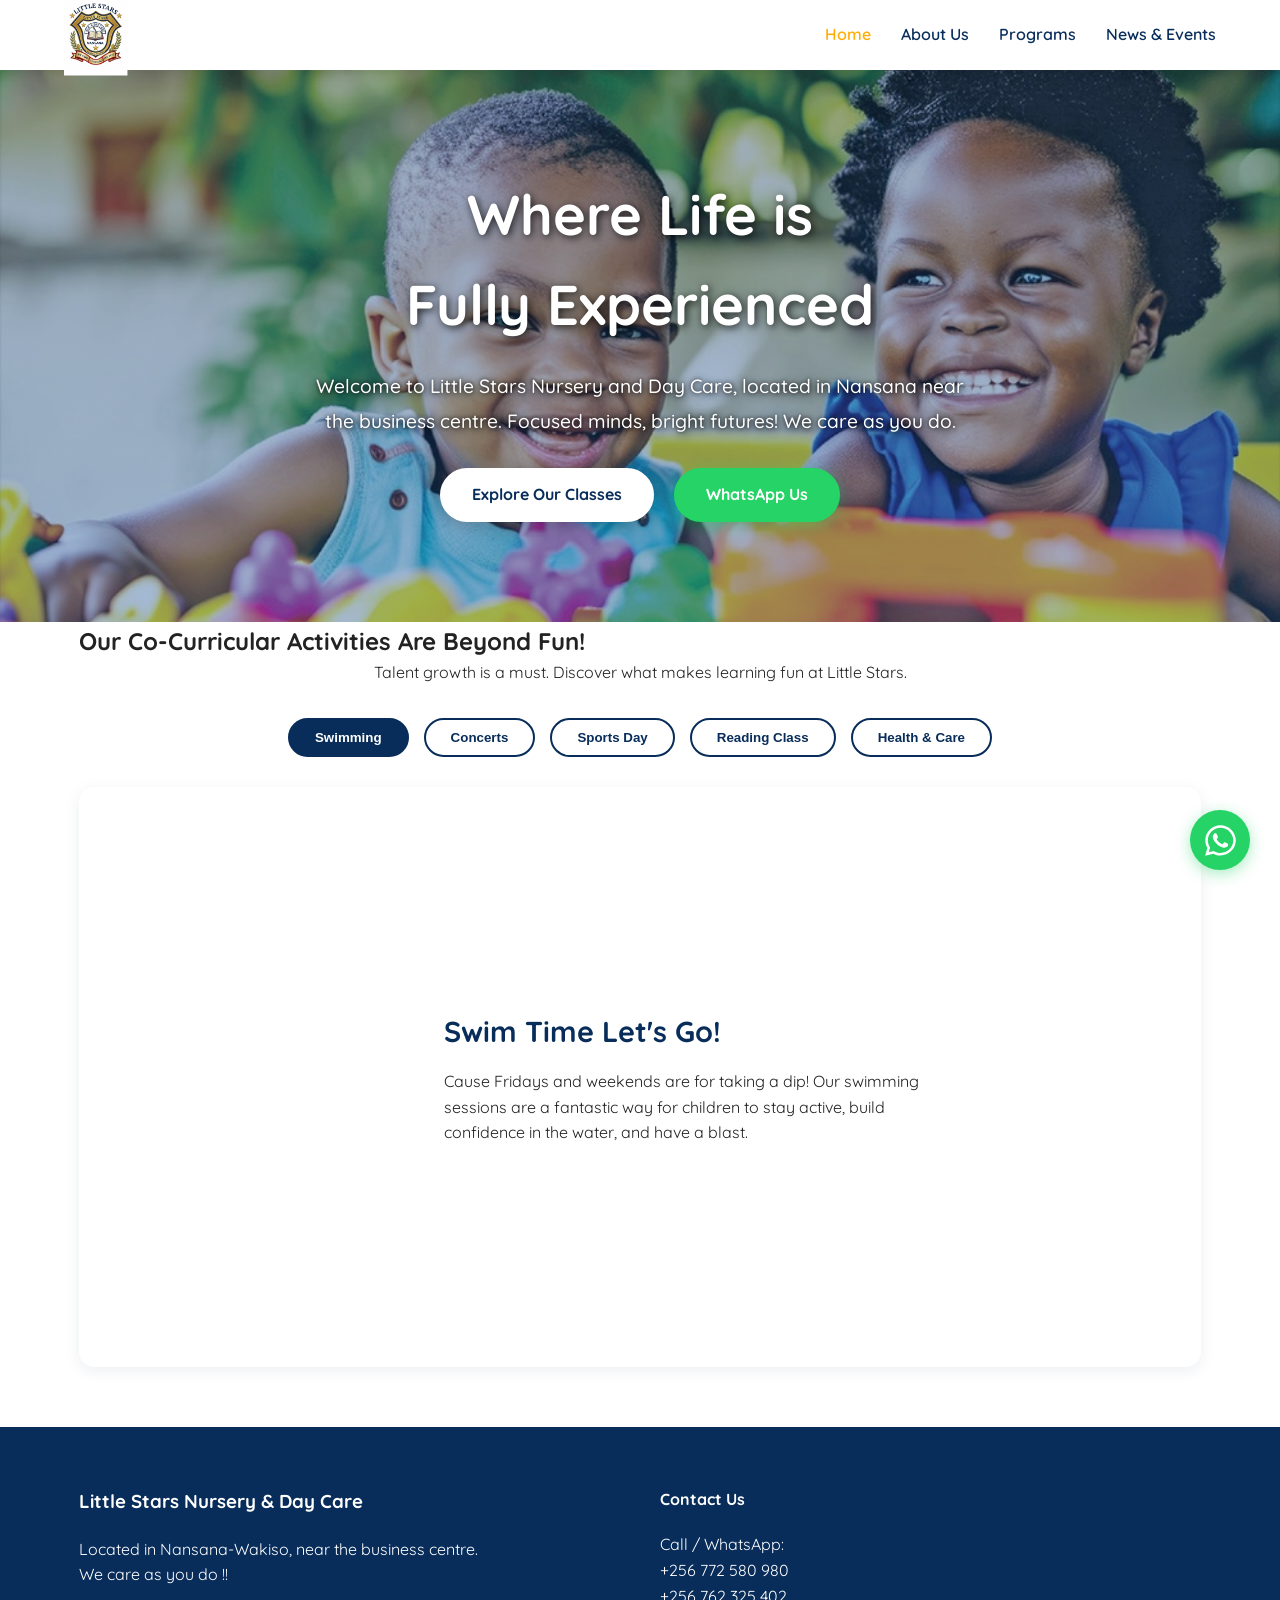
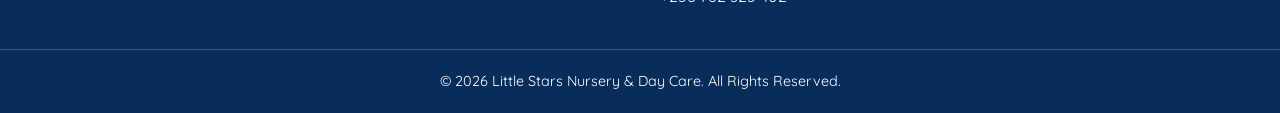
==== index.html @ ca1d3c68 "Update index.html" ====
<!DOCTYPE html>
<html lang="en">
<head>
    <meta charset="UTF-8">
    <meta name="viewport" content="width=device-width, initial-scale=1.0">
    <title>Little Stars Nursery & DayCare | Nansana</title>
    
    <!-- Preloading friendly, professional fonts -->
    <link rel="preconnect" href="https://fonts.googleapis.com">
    <link rel="preconnect" href="https://fonts.gstatic.com" crossorigin>
    <link href="https://fonts.googleapis.com/css2?family=Quicksand:wght@400;600;700&display=swap" rel="stylesheet">
    
    <!-- Link to stylesheet -->
    <link rel="stylesheet" href="style.css">
</head>
<body>

    <!-- Main Navigation Header -->
    <header class="site-header">
        <div class="container header-container">
            <div class="logo">
                <a href="index.html">
                    <img src="assets/logo.png" alt="Little Stars Nursery Logo">
                </a>
            </div>
            <nav class="main-nav">
                <ul class="nav-links">
                    <li><a href="index.html" class="active">Home</a></li>
                    <li><a href="about.html">About Us</a></li>
                    <li><a href="programs.html">Programs</a></li>
                    <li><a href="news.html">News & Events</a></li>
                </ul>
            </nav>
            <button class="mobile-menu-btn" aria-label="Open Menu">
                <span class="hamburger"></span>
            </button>
        </div>
    </header>

    <main>
        <!-- Hero Section -->
        <section class="hero-section">
            <div class="container hero-content">
                <!-- Added a line break so it stacks nicely on mobile -->
                <h1>Where Life is<br>Fully Experienced</h1>
                <p>Welcome to Little Stars Nursery and Day Care, located in Nansana near the business centre. Focused minds, bright futures! We care as you do.</p>
                <div class="hero-buttons">
                    <a href="programs.html" class="btn primary-btn">Explore Our Classes</a>
                    <!-- Changed secondary button to a direct WhatsApp link -->
                    <a href="https://wa.me/256762325402" class="btn secondary-btn" target="_blank" rel="noopener noreferrer">WhatsApp Us</a>
                </div>
            </div>
        </section>

        <!-- Activities Section (Updated with Real Events) -->
        <section class="activities-section container" id="activities">
            <h2>Our Co-Curricular Activities Are Beyond Fun!</h2>
            <p style="text-align: center; margin-bottom: 2rem;">Talent growth is a must. Discover what makes learning fun at Little Stars.</p>
            
            <div class="tab-container">
                <div class="tab-buttons">
                    <button class="tab-btn active" data-target="swimming">Swimming</button>
                    <button class="tab-btn" data-target="concerts">Concerts</button>
                    <button class="tab-btn" data-target="sports">Sports Day</button>
                    <button class="tab-btn" data-target="reading">Reading Class</button>
                    <!-- NEW TAB BUTTON -->
                    <button class="tab-btn" data-target="hygiene">Health & Care</button>
                </div>

                <div class="tab-content-area">
                    <!-- Swimming Tab -->
                    <div class="tab-content active" id="swimming">
                       <iframe src="https://www.tiktok.com/embed/v2/7661255869501279495" style="width: 100%; max-width: 325px; height: 580px; border: none; border-radius: 8px;" allow="encrypted-media;" loading="lazy"></iframe>
                        <div class="tab-text">
                            <h3>Swim Time Let's Go!</h3>
                            <p>Cause Fridays and weekends are for taking a dip! Our swimming sessions are a fantastic way for children to stay active, build confidence in the water, and have a blast.</p>
                        </div>
                    </div>

                    <!-- Concerts & Culture Tab -->
                    <div class="tab-content" id="concerts">
                        <img src="assets/concert.jpg" alt="Children performing at a concert" loading="lazy">
                        <div class="tab-text">
                            <h3>Concerts & Cultural Days</h3>
                            <p>Today is the day of joy and celebration! One of the best things that can happen to your child is the discovery of their talent. At Little Stars, this is a high priority.</p>
                        </div>
                    </div>

                    <!-- Sports Day Tab -->
                    <div class="tab-content" id="sports">
                        <img src="assets/sports.jpg" alt="Children at sports day" loading="lazy">
                        <div class="tab-text">
                            <h3>Sports Day</h3>
                            <p>Sports Day at Little Stars is always a blast! It's a wonderful opportunity for our little ones to mingle in fun physical activities and for parents to join in on the fun.</p>
                        </div>
                    </div>

                    <!-- Reading Class Tab -->
                    <div class="tab-content" id="reading">
                        <img src="assets/reading.jpg" alt="Children reading in class" loading="lazy">
                        <div class="tab-text">
                            <h3>Reading Class</h3>
                            <p>Mondays are beautiful here at our school with the best teachers. Never a dull day in learning! We foster a love for reading and curiosity in every child.</p>
                        </div>
                    </div>

                    <!-- NEW HEALTH & HYGIENE TAB (Using images_2.jpeg) -->
                    <div class="tab-content" id="hygiene">
                        <img src="assets/images_2.jpeg" alt="Children brushing teeth together" loading="lazy">
                        <div class="tab-text">
                            <h3>Healthy Smiles, Bright Futures</h3>
                            <p>We mean it when we say we care as you do! Teaching our little stars essential daily habits like brushing their teeth is just part of our fun, daily routine.</p>
                        </div>
                    </div>
                </div>
            </div>
        </section>
    </main>

    <!-- Professional Footer (Updated with accurate info) -->
    <footer class="site-footer">
        <div class="container footer-grid">
            <div class="footer-info">
                <h3>Little Stars Nursery & Day Care</h3>
                <p>Located in Nansana-Wakiso, near the business centre.<br>We care as you do !!</p>
            </div>
            <div class="footer-contact">
                <h4>Contact Us</h4>
                <p>Call / WhatsApp:</p>
                <p>+256 772 580 980</p> 
                <p>+256 762 325 402</p>
            </div>
        </div>
        <div class="footer-bottom">
            <p>&copy; 2026 Little Stars Nursery & Day Care. All Rights Reserved.</p>
        </div>
    </footer>

    <!-- Floating WhatsApp CTA (Fixed SVG Path) -->
    <a href="https://wa.me/256762325402" class="floating-whatsapp" target="_blank" rel="noopener noreferrer" aria-label="Chat with us on WhatsApp">
        <svg xmlns="http://www.w3.org/2000/svg" viewBox="0 0 448 512" width="35" height="35" fill="#ffffff">
            <path d="M380.9 97.1C339 55.1 283.2 32 223.9 32c-122.4 0-222 99.6-222 222 0 39.1 10.2 77.3 29.6 111L0 480l117.7-30.9c32.4 17.7 68.9 27 106.1 27h.1c122.3 0 224.1-99.6 224.1-222 0-59.3-25.2-115-67.1-157zm-157 341.6c-33.2 0-65.7-8.9-94-25.7l-6.7-4-69.8 18.3L72 359.2l-4.4-7c-18.5-29.4-28.2-63.3-28.2-98.2 0-101.7 82.8-184.5 184.6-184.5 49.3 0 95.6 19.2 130.4 54.1 34.8 34.9 56.2 81.2 56.1 130.5 0 101.8-84.9 184.6-186.6 184.6zm101.2-138.2c-5.5-2.8-32.8-16.2-37.9-18-5.1-1.9-8.8-2.8-12.5 2.8-3.7 5.6-14.3 18-17.6 21.8-3.2 3.7-6.5 4.2-12 1.4-32.6-16.3-54-29.1-75.5-66-5.7-9.8 5.7-9.1 16.3-30.3 1.8-3.7 .9-6.9-.5-9.7-1.4-2.8-12.5-30.1-17.1-41.2-4.5-10.8-9.1-9.3-12.5-9.5-3.2-.2-6.9-.2-10.6-.2-3.7 0-9.7 1.4-14.8 6.9-5.1 5.6-19.4 19-19.4 46.3 0 27.3 19.9 53.7 22.6 57.4 2.8 3.7 39.1 59.7 94.8 83.8 35.2 15.2 49 16.5 66.6 13.9 10.7-1.6 32.8-13.4 37.4-26.4 4.6-13 4.6-24.1 3.2-26.4-1.3-2.5-5-3.9-10.5-6.6z"/>
        </svg>
    </a>

    <!-- Link to interactions script -->
    <script src="app.js"></script>
</body>
</html>
---- style.css ----
/* ==========================================================================
   CSS Variables & Base Styles (Blue, White & Fun Yellow Theme)
   ========================================================================== */
:root {
    --primary-blue: #082d5a; 
    --secondary-blue: #1c5296; 
    --fun-accent: #FFAD05; /* A happy, warm nursery yellow/orange */
    --text-dark: #222222; 
    --text-light: #555555;
    --bg-light: #ffffff; 
    --white: #ffffff;
    --font-main: 'Quicksand', sans-serif;
    --transition: all 0.3s ease;
    --card-shadow: 0 4px 15px rgba(8, 45, 90, 0.08); 
    --card-shadow-hover: 0 10px 25px rgba(8, 45, 90, 0.15);
}

* {
    margin: 0;
    padding: 0;
    box-sizing: border-box;
}

body {
    font-family: var(--font-main);
    color: var(--text-dark);
    line-height: 1.6;
    background-color: var(--bg-light);
    position: relative; 
    min-height: 100vh;
}

/* ==========================================================================
   The Badge Background Watermark (Fixed Visibility)
   ========================================================================== */
body::before {
    content: "";
    position: fixed; 
    top: 0;
    left: 0;
    width: 100%;
    height: 100%;
    background-image: url('1788095920454.png'); 
    background-position: center;
    background-repeat: no-repeat;
    background-size: 80% auto; 
    opacity: 0.10; 
    z-index: 1; 
    pointer-events: none; 
}

/* Elevates content so it sits securely on top of the watermark */
.site-header, 
.hero-content, 
.container, 
.page-header h1, 
.site-footer .footer-grid,
.site-footer .footer-bottom,
.floating-whatsapp {
    position: relative;
    z-index: 2;
}

img {
    max-width: 100%;
    height: auto;
    display: block;
}

a {
    text-decoration: none;
    color: inherit;
}

.container {
    width: 90%;
    max-width: 1200px;
    margin: 0 auto;
    padding: 0 15px;
}

.section-title h2 {
    text-align: center;
    color: var(--primary-blue);
    font-size: 2.5rem;
    margin-bottom: 10px;
}

.section-title p {
    text-align: center;
    color: var(--text-light);
    margin-bottom: 40px;
    font-size: 1.1rem;
}

/* ==========================================================================
   Header & Navigation
   ========================================================================== */
.site-header {
    background: var(--white);
    box-shadow: 0 2px 10px rgba(0,0,0,0.1);
    position: sticky;
    top: 0;
    z-index: 1000;
}

.header-container {
    display: flex;
    justify-content: space-between;
    align-items: center;
    height: auto; 
    min-height: 70px; /* Slimmer header */
    padding: 5px 0;
    transition: var(--transition);
}

.logo img {
    height: 60px; /* Keep physical footprint small */
    width: auto;
    object-fit: contain;
    transform: scale(1.35); /* Visually magnifies the logo by 35% */
    transform-origin: left center; /* Ensures it scales outward safely */
    transition: var(--transition);
}

.nav-links {
    display: flex;
    list-style: none;
    gap: 30px;
}

.nav-links a {
    font-weight: 600;
    color: var(--primary-blue);
    transition: var(--transition);
}

.nav-links a:hover,
.nav-links a.active {
    color: var(--fun-accent); /* Updated to the fun accent color */
}

/* Mobile Menu Button */
.mobile-menu-btn {
    display: none;
    background: none;
    border: none;
    cursor: pointer;
    padding: 10px;
    z-index: 1001;
}

.hamburger {
    display: block;
    width: 25px;
    height: 3px;
    background: var(--primary-blue);
    position: relative;
    transition: var(--transition);
}

.hamburger::before,
.hamburger::after {
    content: '';
    position: absolute;
    width: 25px;
    height: 3px;
    background: var(--primary-blue);
    left: 0;
    transition: var(--transition);
}

.hamburger::before { top: -8px; }
.hamburger::after { bottom: -8px; }

.mobile-menu-btn.is-active .hamburger {
    background: transparent;
}
.mobile-menu-btn.is-active .hamburger::before {
    transform: rotate(45deg);
    top: 0;
}
.mobile-menu-btn.is-active .hamburger::after {
    transform: rotate(-45deg);
    bottom: 0;
}

/* ==========================================================================
   Hero Section 
   ========================================================================== */
.hero-section {
    background: linear-gradient(rgba(8, 45, 90, 0.4), rgba(28, 82, 150, 0.4)), url('assets/1ec0d204-5974-47c2-bbf3-a21944ba8c50.jpg') center/cover;
    color: var(--white);
    text-align: center;
    padding: 100px 20px;
}

.hero-content h1 {
    font-size: 3.5rem;
    margin-bottom: 20px;
    text-shadow: 2px 2px 8px rgba(0, 0, 0, 0.8); 
}

.hero-content p {
    font-size: 1.2rem;
    max-width: 700px;
    margin: 0 auto 30px;
    padding: 0 15px; 
    line-height: 1.8; 
    font-weight: 500; 
    text-shadow: 2px 2px 10px rgba(0, 0, 0, 0.9), 0px 0px 4px rgba(0, 0, 0, 0.8); 
}

.hero-buttons {
    display: flex;
    gap: 20px;
    justify-content: center;
}

.btn {
    padding: 12px 30px;
    border-radius: 50px;
    font-weight: 700;
    transition: var(--transition);
    cursor: pointer;
    border: none;
    display: inline-block;
    text-align: center;
}

.primary-btn {
    background-color: var(--white);
    color: var(--primary-blue);
    border: 2px solid var(--white);
    box-shadow: 0 4px 15px rgba(0, 0, 0, 0.2);
}

.primary-btn:hover {
    background-color: var(--fun-accent);
    color: var(--white);
    border-color: var(--fun-accent);
    transform: translateY(-3px);
    box-shadow: 0 6px 15px rgba(255, 173, 5, 0.4);
}

.secondary-btn {
    background-color: #25D366; 
    border: 2px solid #25D366;
    color: var(--white);
    box-shadow: 0 4px 15px rgba(37, 211, 102, 0.4);
}

.secondary-btn:hover {
    background-color: #128C7E; 
    border-color: #128C7E;
    color: var(--white);
    transform: translateY(-2px);
    box-shadow: 0 6px 20px rgba(37, 211, 102, 0.5);
}

/* ==========================================================================
   Page Headers
   ========================================================================== */
.page-header {
    background-color: var(--primary-blue);
    color: var(--white);
    text-align: center;
    padding: 60px 20px;
    margin-bottom: 50px;
}

.page-header h1 {
    font-size: 2.8rem;
    margin-bottom: 10px;
}

/* ==========================================================================
   Grids & Cards (Standard Content)
   ========================================================================== */
.programs-grid,
.about-grid,
.values-grid {
    display: grid;
    gap: 30px;
    margin-bottom: 60px;
}

.programs-grid, .values-grid {
    grid-template-columns: repeat(auto-fit, minmax(300px, 1fr));
    align-items: start;
}

.about-grid {
    grid-template-columns: 1fr 1fr;
    align-items: center;
}

.program-card, .value-card {
    background: var(--white);
    border-radius: 15px;
    overflow: hidden;
    box-shadow: var(--card-shadow);
    transition: var(--transition);
    border: 1px solid rgba(8, 45, 90, 0.05);
}

.value-card {
    padding: 20px;
}

.program-card:hover, .value-card:hover {
    transform: translateY(-5px);
    box-shadow: var(--card-shadow-hover);
}

.card-image {
    width: 100%;
    height: 250px;
    object-fit: cover;
}

.card-content {
    padding: 25px;
}

.card-content h3, .value-card h3 {
    color: var(--primary-blue);
    margin-bottom: 15px;
}

.btn-learn-more {
    background-color: var(--primary-blue);
    color: var(--white);
    border: none;
    padding: 10px 20px;
    border-radius: 5px;
    margin-top: 15px;
    cursor: pointer;
    font-weight: 600;
    transition: var(--transition);
}

.btn-learn-more:hover {
    background-color: var(--fun-accent);
}

/* ==========================================================================
   Video Grid Fixes (TikTok Embeds Constrained)
   ========================================================================== */
.video-grid {
    display: flex; 
    justify-content: center; 
    flex-wrap: wrap;
    gap: 30px;
    margin-bottom: 60px;
}

.video-card {
    width: 100%;
    max-width: 325px; /* Restricts the width to a standard phone size */
    margin: 0 auto; 
    background: var(--white);
    border-radius: 20px; /* Slightly rounder for a fun vibe */
    overflow: hidden;
    box-shadow: var(--card-shadow);
    transition: var(--transition);
    border: 1px solid rgba(8, 45, 90, 0.05);
}

.video-card:hover {
    transform: translateY(-5px);
    box-shadow: var(--card-shadow-hover);
}

.video-wrapper {
    position: relative;
    width: 100%;
    padding-top: 177.77%;
    background-color: var(--primary-blue);
    border-radius: 20px 20px 0 0;
    overflow: hidden;
    touch-action: pan-y;
}

.video-wrapper iframe {
    position: absolute;
    top: 0;
    left: 0;
    width: 100%;
    height: 100%;
    border: none;
}

/* ==========================================================================
   Tabs Section
   ========================================================================== */
.tab-buttons {
    display: flex;
    justify-content: center;
    gap: 15px;
    margin-bottom: 30px;
    flex-wrap: wrap;
}

.tab-btn {
    padding: 10px 25px;
    border: 2px solid var(--primary-blue);
    background: transparent;
    color: var(--primary-blue);
    border-radius: 50px;
    cursor: pointer;
    font-weight: 600;
    transition: var(--transition);
}

.tab-btn.active, .tab-btn:hover {
    background: var(--primary-blue);
    color: var(--white);
    border-color: var(--primary-blue);
}

.tab-content {
    display: none;
    animation: fadeIn 0.5s;
    background: var(--white);
    border-radius: 15px;
    overflow: hidden;
    box-shadow: var(--card-shadow);
}

.tab-content.active {
    display: flex;
}

.tab-content img {
    width: 50%;
    object-fit: cover;
}

.tab-text {
    padding: 40px;
    width: 50%;
    display: flex;
    flex-direction: column;
    justify-content: center;
}

.tab-text h3 {
    color: var(--primary-blue);
    margin-bottom: 15px;
    font-size: 1.8rem;
}

@keyframes fadeIn {
    from { opacity: 0; transform: translateY(10px); }
    to { opacity: 1; transform: translateY(0); }
}

/* ==========================================================================
   Event List
   ========================================================================== */
.event-list {
    list-style: none;
    max-width: 800px;
    margin: 0 auto;
}

.event-item {
    background: var(--white);
    margin-bottom: 15px;
    padding: 20px 30px;
    border-radius: 10px;
    display: flex;
    justify-content: space-between;
    align-items: center;
    box-shadow: var(--card-shadow);
    border-left: 6px solid var(--fun-accent); /* Accented border */
}

.event-date {
    font-weight: 700;
    color: var(--primary-blue);
}

/* ==========================================================================
   Footer & Floating WhatsApp
   ========================================================================== */
.site-footer {
    background-color: var(--primary-blue);
    color: var(--white);
    padding: 60px 0 20px;
    margin-top: 60px;
}

.footer-grid {
    display: grid;
    grid-template-columns: repeat(auto-fit, minmax(250px, 1fr));
    gap: 40px;
    margin-bottom: 40px;
}

.footer-info h3, .footer-contact h4 {
    margin-bottom: 20px;
    color: var(--white);
}

.footer-bottom {
    text-align: center;
    padding-top: 20px;
    border-top: 1px solid rgba(255,255,255,0.2);
    font-size: 0.9rem;
}

.floating-whatsapp {
    position: fixed;
    bottom: 30px;
    right: 30px;
    background-color: #25D366;
    color: white;
    width: 60px;
    height: 60px;
    border-radius: 50%;
    display: flex;
    align-items: center;
    justify-content: center;
    box-shadow: 0 4px 15px rgba(37, 211, 102, 0.4);
    z-index: 1000;
    transition: var(--transition);
}

.floating-whatsapp:hover {
    transform: scale(1.1);
}

/* ==========================================================================
   Responsive Media Queries 
   ========================================================================== */
@media (max-width: 768px) {
    body::before {
        background-size: 90% auto; 
    }

    .header-container {
        height: auto;
        min-height: 70px;
    }
    
    .logo img {
        height: 60px; 
        transform: scale(1.2); /* Scaled down slightly so it doesn't overlap mobile menu */
    }

    .nav-links {
        display: none; 
        flex-direction: column;
        position: absolute;
        top: 70px; /* Aligned with the new header height */
        left: 0;
        width: 100%;
        background: var(--white);
        padding: 20px;
        box-shadow: 0 10px 10px rgba(0,0,0,0.1);
        text-align: center;
    }
    
    .nav-links.nav-active {
        display: flex;
    }

    .mobile-menu-btn {
        display: block;
    }

    .about-grid {
        grid-template-columns: 1fr;
    }

    .tab-content.active {
        flex-direction: column;
    }

    .tab-content img, .tab-text {
        width: 100%;
    }
    
    .hero-content h1 {
        font-size: 2.5rem;
    }
    
    .hero-section {
        padding: 60px 20px 120px; 
    }
    
    .hero-buttons {
        flex-direction: column;
        gap: 15px; 
        width: 100%;
    }
    
    .hero-buttons .btn {
        width: 100%; 
    }
}
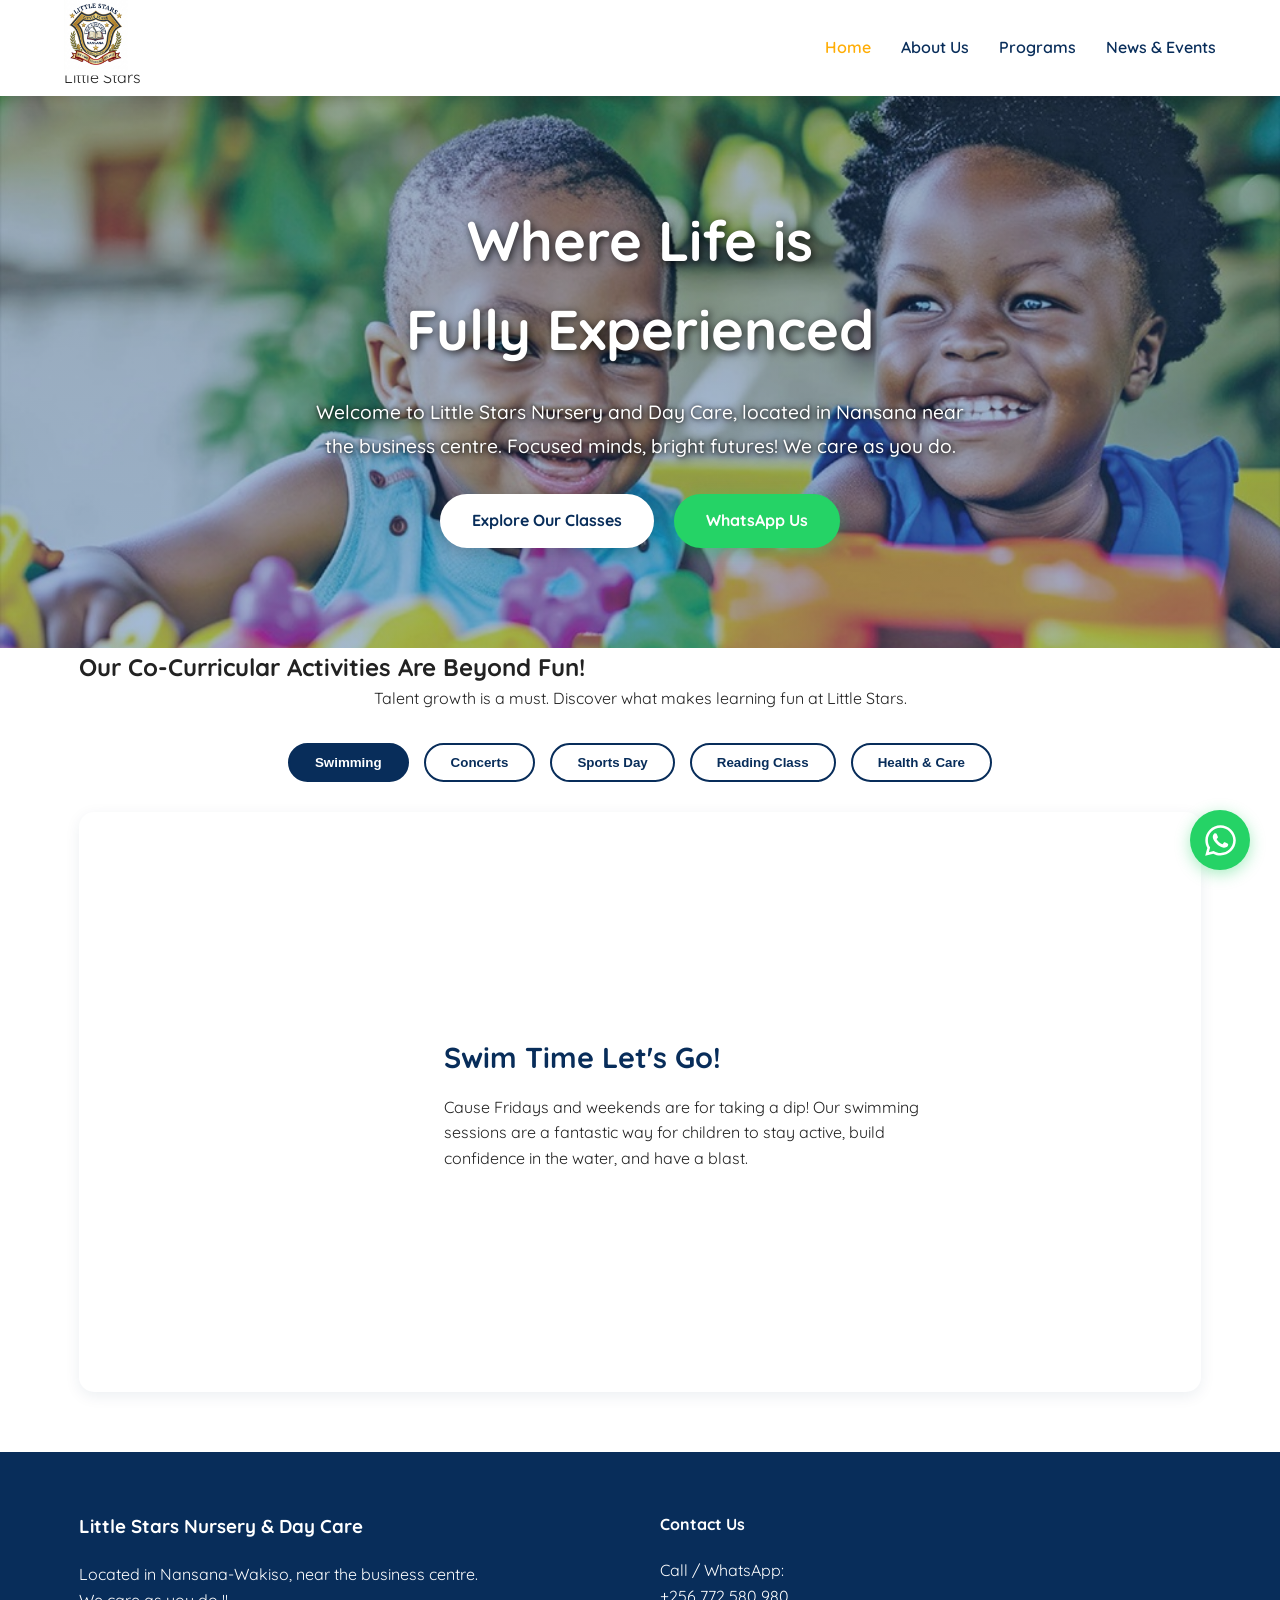
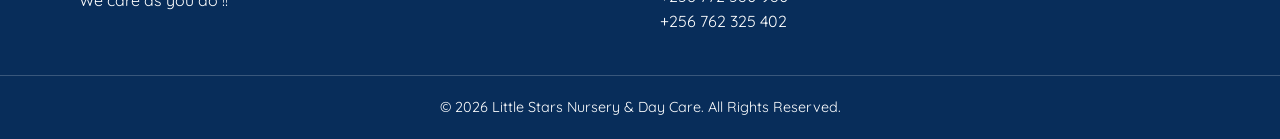
==== commit b9b2811a: "Update index.html" ====
--- a/index.html
+++ b/index.html
@@ -8,7 +8,7 @@
     <!-- Preloading friendly, professional fonts -->
     <link rel="preconnect" href="https://fonts.googleapis.com">
     <link rel="preconnect" href="https://fonts.gstatic.com" crossorigin>
-    <link href="https://fonts.googleapis.com/css2?family=Quicksand:wght@400;600;700&display=swap" rel="stylesheet">
+    <link href="https://fonts.googleapis.com/css2?family=Quicksand:wght@400;600;700;800&display=swap" rel="stylesheet">
     
     <!-- Link to stylesheet -->
     <link rel="stylesheet" href="style.css">
@@ -18,9 +18,11 @@
     <!-- Main Navigation Header -->
     <header class="site-header">
         <div class="container header-container">
+            <!-- UPDATED BRANDING SECTION: Logo and Text side-by-side -->
             <div class="logo">
-                <a href="index.html">
+                <a href="index.html" class="brand-container">
                     <img src="assets/logo.png" alt="Little Stars Nursery Logo">
+                    <span class="brand-text">Little Stars</span>
                 </a>
             </div>
             <nav class="main-nav">
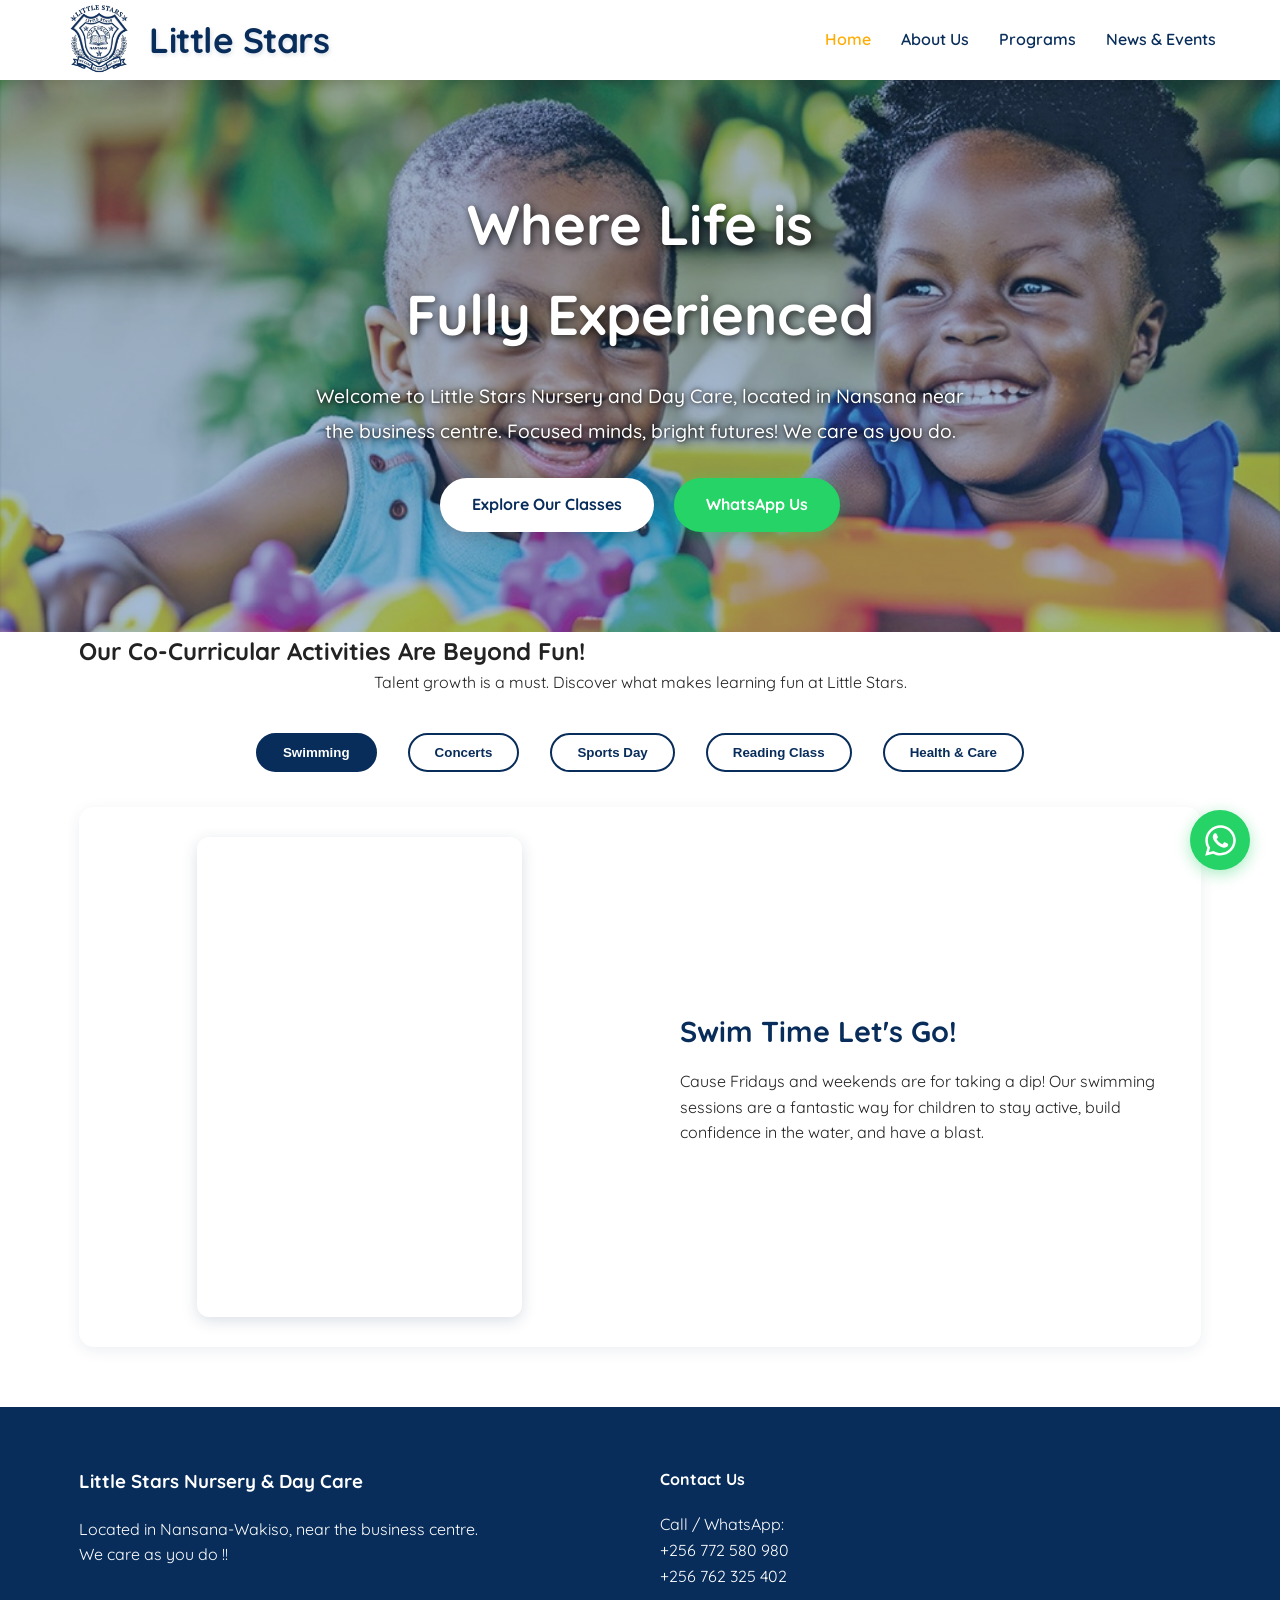
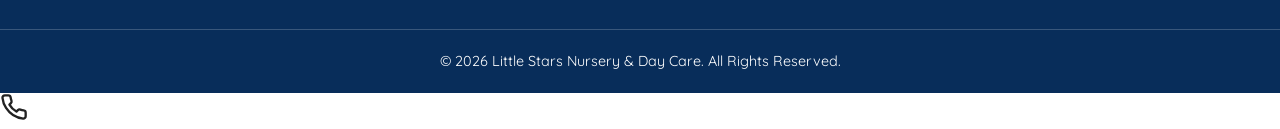
==== commit 59b8d1ba: "Update index.html" ====
--- a/index.html
+++ b/index.html
@@ -119,6 +119,9 @@
         </section>
     </main>
 
+    <!-- Global News Feed (Added right above the footer) -->
+    <section id="global-news-feed"></section>
+
     <!-- Professional Footer (Updated with accurate info) -->
     <footer class="site-footer">
         <div class="container footer-grid">
@@ -138,6 +141,13 @@
         </div>
     </footer>
 
+    <!-- Floating Call Button on the Left -->
+    <a href="tel:+256762325402" class="floating-call" aria-label="Call Us">
+        <svg width="28" height="28" viewBox="0 0 24 24" fill="none" stroke="currentColor" stroke-width="2" stroke-linecap="round" stroke-linejoin="round">
+            <path d="M22 16.92v3a2 2 0 0 1-2.18 2 19.79 19.79 0 0 1-8.63-3.07 19.5 19.5 0 0 1-6-6 19.79 19.79 0 0 1-3.07-8.67A2 2 0 0 1 4.11 2h3a2 2 0 0 1 2 1.72 12.84 12.84 0 0 0 .7 2.81 2 2 0 0 1-.45 2.11L8.09 9.91a16 16 0 0 0 6 6l1.27-1.27a2 2 0 0 1 2.11-.45 12.84 12.84 0 0 0 2.81.7A2 2 0 0 1 22 16.92z"></path>
+        </svg>
+    </a>
+
     <!-- Floating WhatsApp CTA (Fixed SVG Path) -->
     <a href="https://wa.me/256762325402" class="floating-whatsapp" target="_blank" rel="noopener noreferrer" aria-label="Chat with us on WhatsApp">
         <svg xmlns="http://www.w3.org/2000/svg" viewBox="0 0 448 512" width="35" height="35" fill="#ffffff">
@@ -145,7 +155,8 @@
         </svg>
     </a>
 
-    <!-- Link to interactions script -->
+    <!-- Link to interactions scripts (Added news.js) -->
+    <script src="news.js"></script>
     <script src="app.js"></script>
 </body>
 </html>
--- a/style.css
+++ b/style.css
@@ -4,7 +4,7 @@
 :root {
     --primary-blue: #082d5a; 
     --secondary-blue: #1c5296; 
-    --fun-accent: #FFAD05; /* A happy, warm nursery yellow/orange */
+    --fun-accent: #FFAD05; 
     --text-dark: #222222; 
     --text-light: #555555;
     --bg-light: #ffffff; 
@@ -109,17 +109,30 @@
     justify-content: space-between;
     align-items: center;
     height: auto; 
-    min-height: 70px; /* Slimmer header */
+    min-height: 70px; 
     padding: 5px 0;
     transition: var(--transition);
 }
 
+.brand-container {
+    display: flex;
+    align-items: center;
+    gap: 15px; 
+}
+
+.brand-text {
+    font-family: var(--font-main);
+    font-size: 2.2rem;
+    font-weight: 800;
+    color: var(--primary-blue);
+    letter-spacing: -0.5px;
+    text-shadow: 1px 2px 4px rgba(8, 45, 90, 0.15); 
+}
+
 .logo img {
-    height: 60px; /* Keep physical footprint small */
+    height: 70px; 
     width: auto;
     object-fit: contain;
-    transform: scale(1.35); /* Visually magnifies the logo by 35% */
-    transform-origin: left center; /* Ensures it scales outward safely */
     transition: var(--transition);
 }
 
@@ -137,7 +150,7 @@
 
 .nav-links a:hover,
 .nav-links a.active {
-    color: var(--fun-accent); /* Updated to the fun accent color */
+    color: var(--fun-accent); 
 }
 
 /* Mobile Menu Button */
@@ -357,10 +370,10 @@
 
 .video-card {
     width: 100%;
-    max-width: 325px; /* Restricts the width to a standard phone size */
+    max-width: 325px; 
     margin: 0 auto; 
     background: var(--white);
-    border-radius: 20px; /* Slightly rounder for a fun vibe */
+    border-radius: 20px; 
     overflow: hidden;
     box-shadow: var(--card-shadow);
     transition: var(--transition);
@@ -411,6 +424,7 @@
     cursor: pointer;
     font-weight: 600;
     transition: var(--transition);
+    margin: 5px 8px; /* FIX: Added margin for older browsers */
 }
 
 .tab-btn.active, .tab-btn:hover {
@@ -428,13 +442,25 @@
     box-shadow: var(--card-shadow);
 }
 
+/* FIX: Centers items vertically */
 .tab-content.active {
     display: flex;
-}
-
+    align-items: center; 
+}
+
+/* FIX: Added min-height to balance with the video */
 .tab-content img {
     width: 50%;
+    min-height: 400px;
     object-fit: cover;
+}
+
+/* FIX: Controls the TikTok iframe on desktop */
+.tab-content iframe {
+    margin: 30px auto; 
+    height: 480px !important; 
+    border-radius: 12px !important;
+    box-shadow: 0 4px 15px rgba(8, 45, 90, 0.15); 
 }
 
 .tab-text {
@@ -474,7 +500,7 @@
     justify-content: space-between;
     align-items: center;
     box-shadow: var(--card-shadow);
-    border-left: 6px solid var(--fun-accent); /* Accented border */
+    border-left: 6px solid var(--fun-accent); 
 }
 
 .event-date {
@@ -544,17 +570,25 @@
         height: auto;
         min-height: 70px;
     }
+
+    /* Mobile branding adjustments */
+    .brand-container {
+        gap: 10px; 
+    }
+
+    .brand-text {
+        font-size: 1.6rem; 
+    }
     
     .logo img {
-        height: 60px; 
-        transform: scale(1.2); /* Scaled down slightly so it doesn't overlap mobile menu */
+        height: 50px; 
     }
 
     .nav-links {
         display: none; 
         flex-direction: column;
         position: absolute;
-        top: 70px; /* Aligned with the new header height */
+        top: 70px; 
         left: 0;
         width: 100%;
         background: var(--white);
@@ -579,8 +613,25 @@
         flex-direction: column;
     }
 
-    .tab-content img, .tab-text {
+    .tab-content img {
         width: 100%;
+        min-height: auto; /* Resets the min-height for mobile images */
+    }
+
+    /* FIX: Mobile TikTok video sizing and spacing */
+    .tab-content iframe {
+        width: 90% !important; 
+        max-width: 350px !important; 
+        height: 450px !important; 
+        margin: 25px auto 0 !important; 
+    }
+
+    /* FIX: Centers the text nicely under the video on mobile */
+    .tab-text {
+        width: 100%;
+        padding: 30px 20px;
+        text-align: center; 
+        align-items: center;
     }
     
     .hero-content h1 {
@@ -593,11 +644,16 @@
     
     .hero-buttons {
         flex-direction: column;
-        gap: 15px; 
         width: 100%;
+        gap: 0; /* FIX: Stops desktop gap from sneaking in */
     }
     
     .hero-buttons .btn {
         width: 100%; 
-    }
-}
+        margin-bottom: 10px; /* FIX: Tighter space below each button */
+    }
+
+    .hero-buttons .btn:last-child {
+        margin-bottom: 0; /* FIX: Removes extra space under the very last button */
+    }
+}
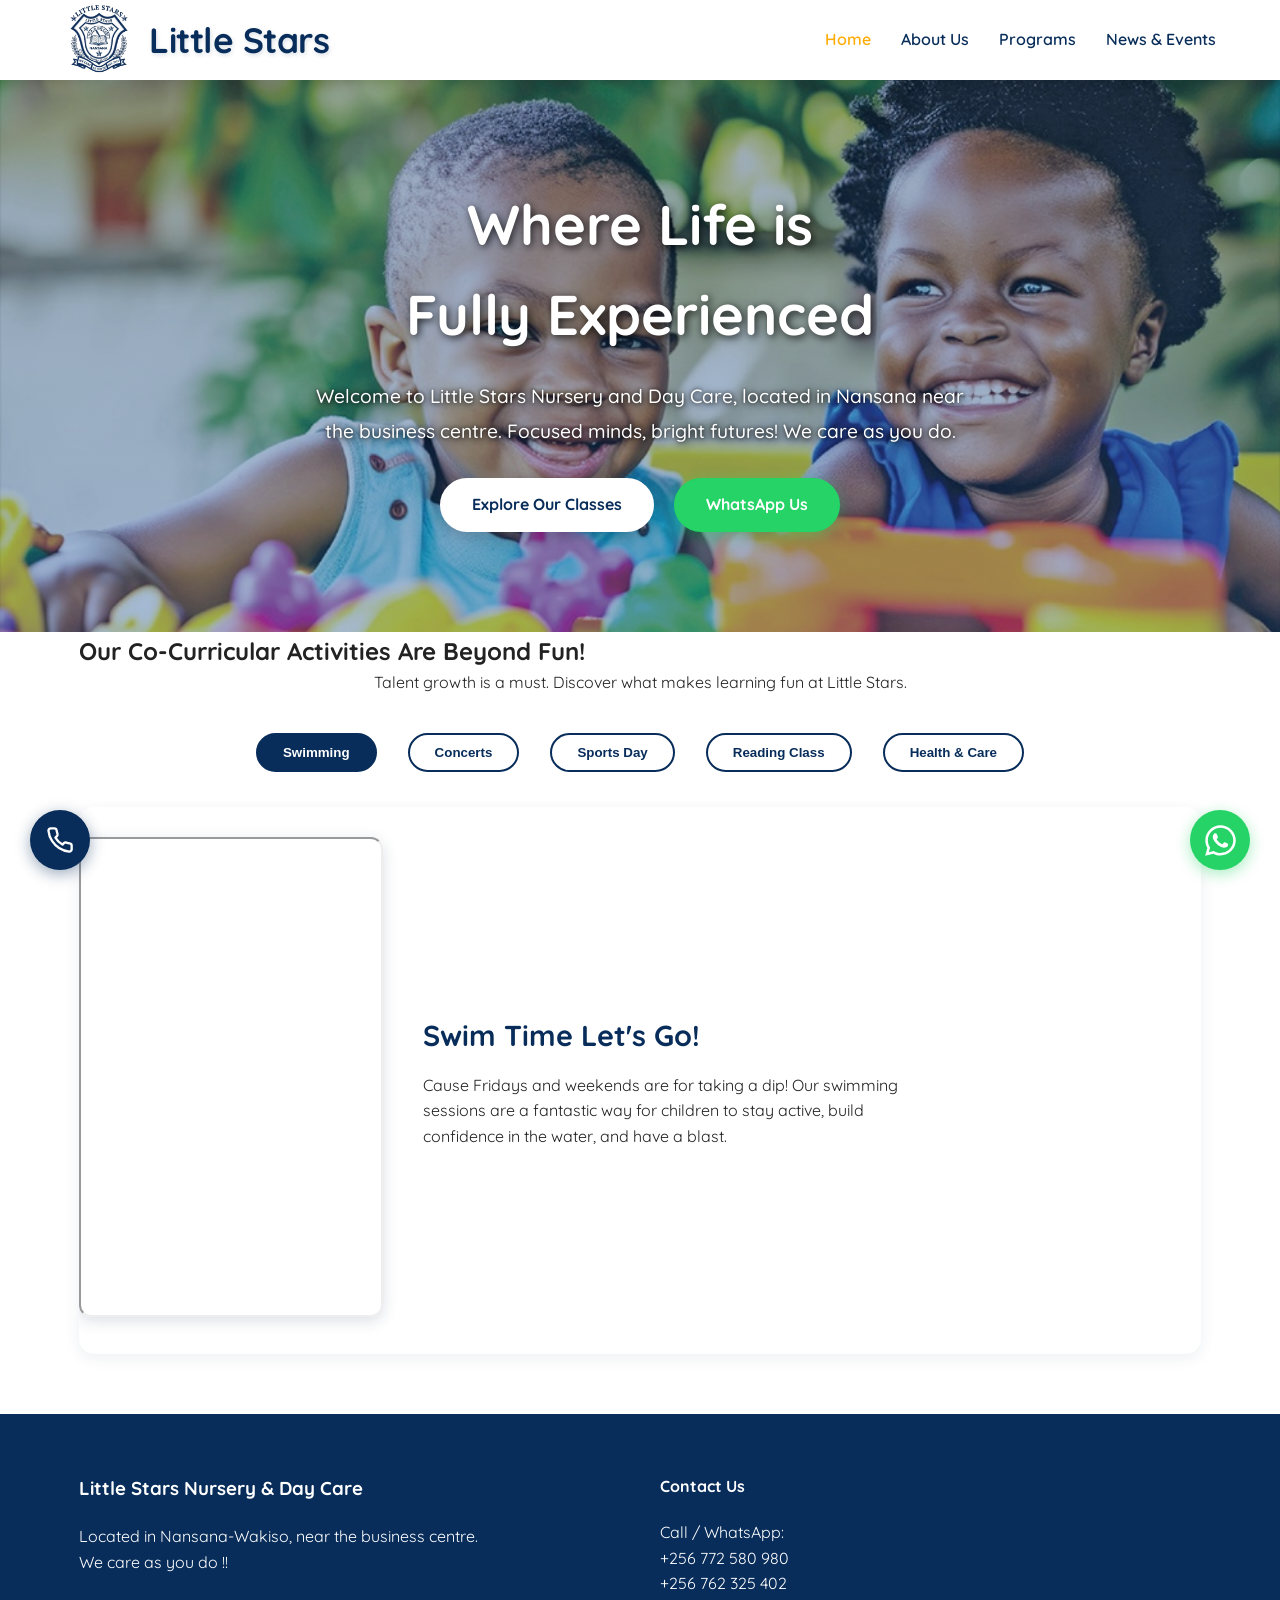
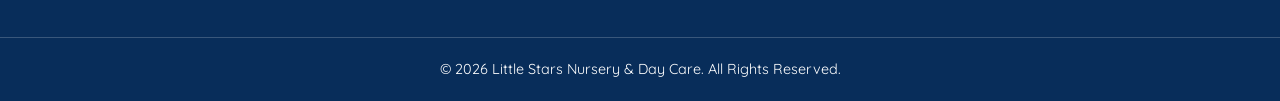
==== commit 25704b8a: "Update index.html" ====
--- a/index.html
+++ b/index.html
@@ -70,9 +70,13 @@
                 </div>
 
                 <div class="tab-content-area">
-                    <!-- Swimming Tab -->
+                    <!-- Swimming Tab (UPDATED WITH SHIELD WRAPPER) -->
                     <div class="tab-content active" id="swimming">
-                       <iframe src="https://www.tiktok.com/embed/v2/7661255869501279495" style="width: 100%; max-width: 325px; height: 580px; border: none; border-radius: 8px;" allow="encrypted-media;" loading="lazy"></iframe>
+                       <div class="tiktok-locked-container">
+                           <iframe src="https://www.tiktok.com/embed/v2/7661255869501279495" allow="encrypted-media;" loading="lazy"></iframe>
+                           <!-- Invisible Shield blocking scroll and clicks on bottom metadata -->
+                           <div class="interaction-shield"></div>
+                       </div>
                         <div class="tab-text">
                             <h3>Swim Time Let's Go!</h3>
                             <p>Cause Fridays and weekends are for taking a dip! Our swimming sessions are a fantastic way for children to stay active, build confidence in the water, and have a blast.</p>
--- a/style.css
+++ b/style.css
@@ -557,6 +557,30 @@
 .floating-whatsapp:hover {
     transform: scale(1.1);
 }
+/* Floating Call Button on the Left */
+.floating-call {
+    position: fixed;
+    bottom: 30px;
+    left: 30px; /* Positions it on the opposite side */
+    background-color: var(--primary-blue); /* Uses your dark blue theme color */
+    color: white;
+    width: 60px;
+    height: 60px;
+    border-radius: 50%;
+    display: flex;
+    align-items: center;
+    justify-content: center;
+    box-shadow: 0 4px 15px rgba(8, 45, 90, 0.4);
+    z-index: 1000;
+    transition: var(--transition);
+}
+
+.floating-call:hover {
+    transform: scale(1.1);
+    background-color: var(--fun-accent); /* Turns fun yellow when tapped/hovered */
+    color: var(--primary-blue);
+    box-shadow: 0 6px 20px rgba(255, 173, 5, 0.5);
+}
 
 /* ==========================================================================
    Responsive Media Queries 
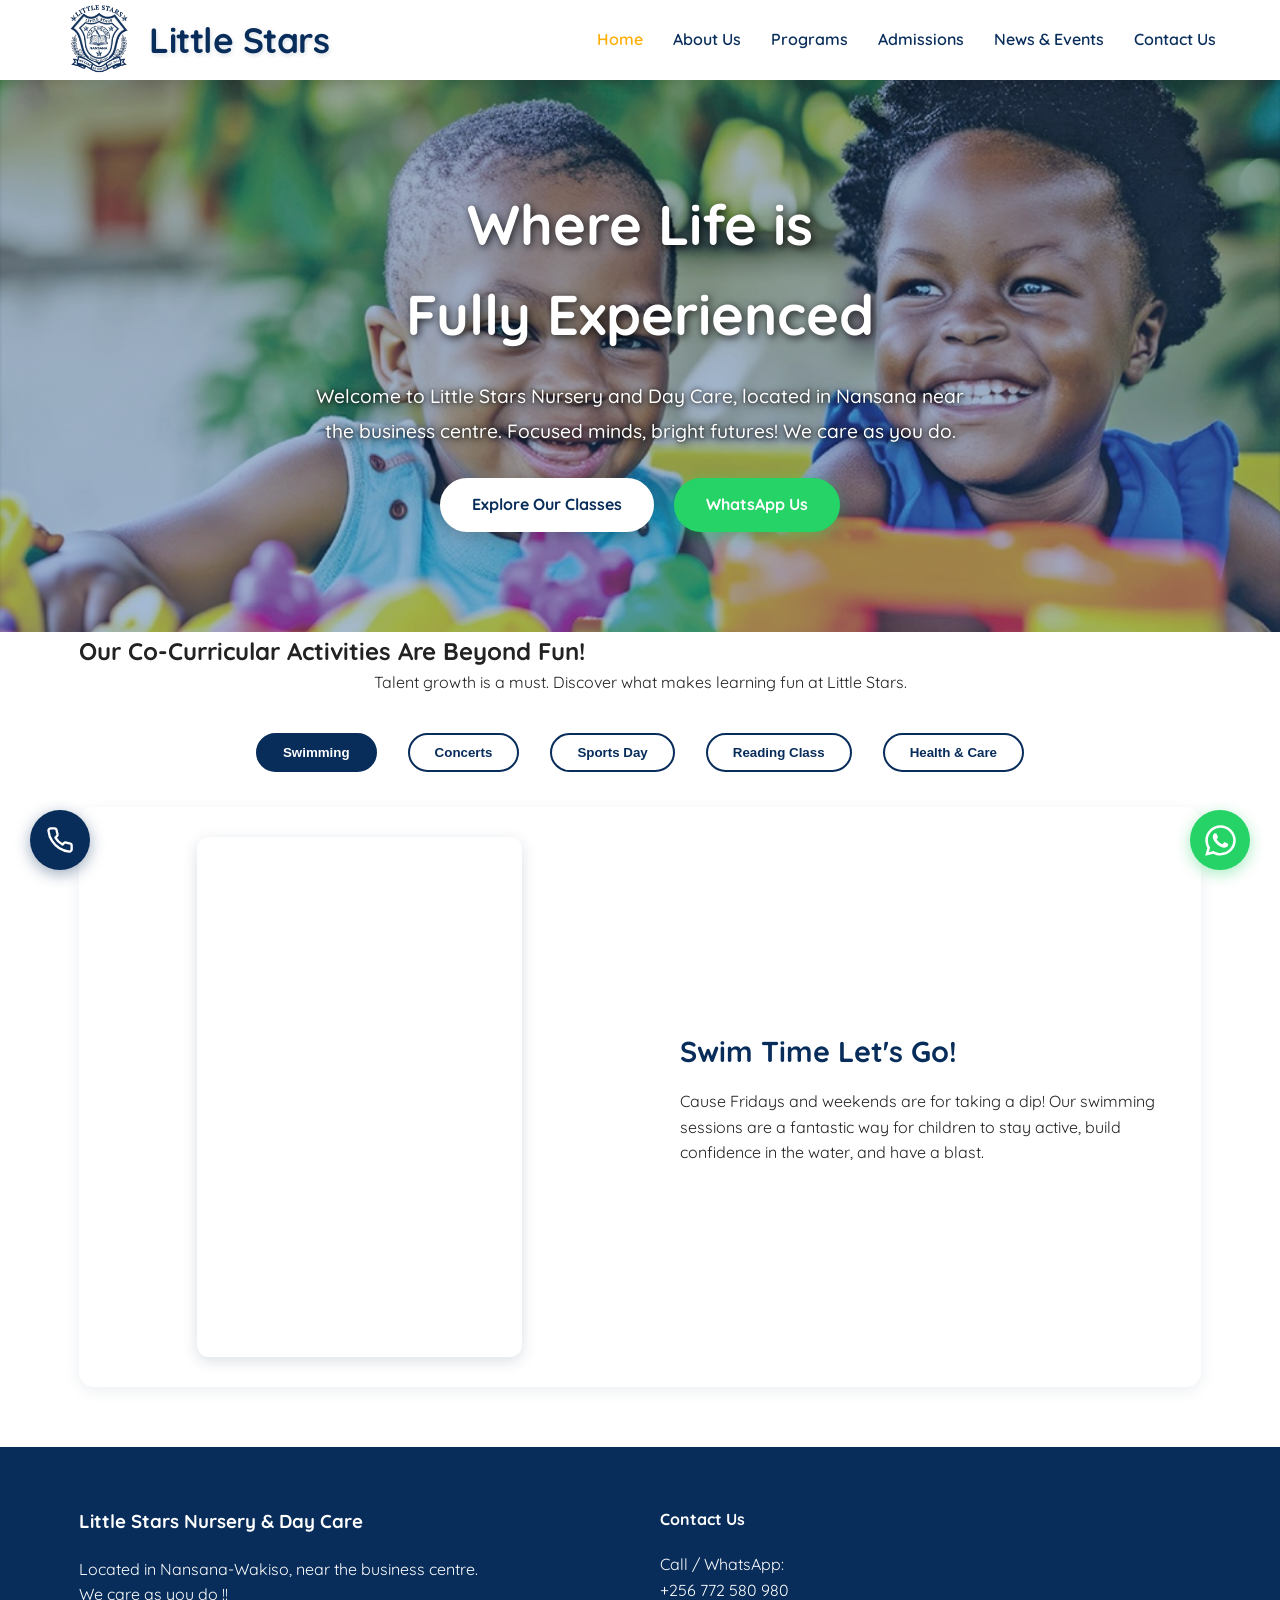
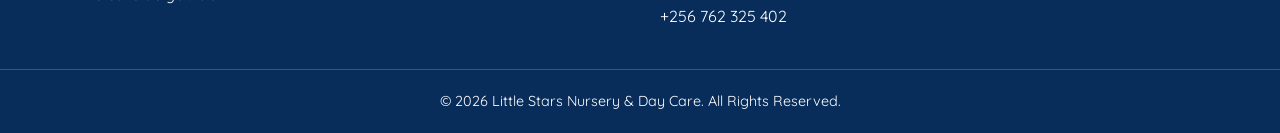
==== commit 82117cde: "Update index.html" ====
--- a/index.html
+++ b/index.html
@@ -3,7 +3,7 @@
 <head>
     <meta charset="UTF-8">
     <meta name="viewport" content="width=device-width, initial-scale=1.0">
-    <title>Little Stars Nursery & DayCare | Nansana</title>
+    <title>Little Stars Nursery & Day Care | Nansana</title>
     
     <!-- Preloading friendly, professional fonts -->
     <link rel="preconnect" href="https://fonts.googleapis.com">
@@ -18,7 +18,6 @@
     <!-- Main Navigation Header -->
     <header class="site-header">
         <div class="container header-container">
-            <!-- UPDATED BRANDING SECTION: Logo and Text side-by-side -->
             <div class="logo">
                 <a href="index.html" class="brand-container">
                     <img src="assets/logo.png" alt="Little Stars Nursery Logo">
@@ -30,7 +29,9 @@
                     <li><a href="index.html" class="active">Home</a></li>
                     <li><a href="about.html">About Us</a></li>
                     <li><a href="programs.html">Programs</a></li>
+                    <li><a href="admissions.html">Admissions</a></li>
                     <li><a href="news.html">News & Events</a></li>
+                    <li><a href="contact.html">Contact Us</a></li>
                 </ul>
             </nav>
             <button class="mobile-menu-btn" aria-label="Open Menu">
@@ -43,18 +44,16 @@
         <!-- Hero Section -->
         <section class="hero-section">
             <div class="container hero-content">
-                <!-- Added a line break so it stacks nicely on mobile -->
                 <h1>Where Life is<br>Fully Experienced</h1>
                 <p>Welcome to Little Stars Nursery and Day Care, located in Nansana near the business centre. Focused minds, bright futures! We care as you do.</p>
                 <div class="hero-buttons">
                     <a href="programs.html" class="btn primary-btn">Explore Our Classes</a>
-                    <!-- Changed secondary button to a direct WhatsApp link -->
                     <a href="https://wa.me/256762325402" class="btn secondary-btn" target="_blank" rel="noopener noreferrer">WhatsApp Us</a>
                 </div>
             </div>
         </section>
 
-        <!-- Activities Section (Updated with Real Events) -->
+        <!-- Activities Section -->
         <section class="activities-section container" id="activities">
             <h2>Our Co-Curricular Activities Are Beyond Fun!</h2>
             <p style="text-align: center; margin-bottom: 2rem;">Talent growth is a must. Discover what makes learning fun at Little Stars.</p>
@@ -65,16 +64,14 @@
                     <button class="tab-btn" data-target="concerts">Concerts</button>
                     <button class="tab-btn" data-target="sports">Sports Day</button>
                     <button class="tab-btn" data-target="reading">Reading Class</button>
-                    <!-- NEW TAB BUTTON -->
                     <button class="tab-btn" data-target="hygiene">Health & Care</button>
                 </div>
 
                 <div class="tab-content-area">
-                    <!-- Swimming Tab (UPDATED WITH SHIELD WRAPPER) -->
+                    <!-- Swimming Tab -->
                     <div class="tab-content active" id="swimming">
                        <div class="tiktok-locked-container">
                            <iframe src="https://www.tiktok.com/embed/v2/7661255869501279495" allow="encrypted-media;" loading="lazy"></iframe>
-                           <!-- Invisible Shield blocking scroll and clicks on bottom metadata -->
                            <div class="interaction-shield"></div>
                        </div>
                         <div class="tab-text">
@@ -110,7 +107,7 @@
                         </div>
                     </div>
 
-                    <!-- NEW HEALTH & HYGIENE TAB (Using images_2.jpeg) -->
+                    <!-- Health & Hygiene Tab -->
                     <div class="tab-content" id="hygiene">
                         <img src="assets/images_2.jpeg" alt="Children brushing teeth together" loading="lazy">
                         <div class="tab-text">
@@ -123,10 +120,10 @@
         </section>
     </main>
 
-    <!-- Global News Feed (Added right above the footer) -->
+    <!-- Global News Feed -->
     <section id="global-news-feed"></section>
 
-    <!-- Professional Footer (Updated with accurate info) -->
+    <!-- Professional Footer -->
     <footer class="site-footer">
         <div class="container footer-grid">
             <div class="footer-info">
@@ -145,21 +142,21 @@
         </div>
     </footer>
 
-    <!-- Floating Call Button on the Left -->
+    <!-- Floating Call Button -->
     <a href="tel:+256762325402" class="floating-call" aria-label="Call Us">
         <svg width="28" height="28" viewBox="0 0 24 24" fill="none" stroke="currentColor" stroke-width="2" stroke-linecap="round" stroke-linejoin="round">
             <path d="M22 16.92v3a2 2 0 0 1-2.18 2 19.79 19.79 0 0 1-8.63-3.07 19.5 19.5 0 0 1-6-6 19.79 19.79 0 0 1-3.07-8.67A2 2 0 0 1 4.11 2h3a2 2 0 0 1 2 1.72 12.84 12.84 0 0 0 .7 2.81 2 2 0 0 1-.45 2.11L8.09 9.91a16 16 0 0 0 6 6l1.27-1.27a2 2 0 0 1 2.11-.45 12.84 12.84 0 0 0 2.81.7A2 2 0 0 1 22 16.92z"></path>
         </svg>
     </a>
 
-    <!-- Floating WhatsApp CTA (Fixed SVG Path) -->
+    <!-- Floating WhatsApp CTA -->
     <a href="https://wa.me/256762325402" class="floating-whatsapp" target="_blank" rel="noopener noreferrer" aria-label="Chat with us on WhatsApp">
         <svg xmlns="http://www.w3.org/2000/svg" viewBox="0 0 448 512" width="35" height="35" fill="#ffffff">
             <path d="M380.9 97.1C339 55.1 283.2 32 223.9 32c-122.4 0-222 99.6-222 222 0 39.1 10.2 77.3 29.6 111L0 480l117.7-30.9c32.4 17.7 68.9 27 106.1 27h.1c122.3 0 224.1-99.6 224.1-222 0-59.3-25.2-115-67.1-157zm-157 341.6c-33.2 0-65.7-8.9-94-25.7l-6.7-4-69.8 18.3L72 359.2l-4.4-7c-18.5-29.4-28.2-63.3-28.2-98.2 0-101.7 82.8-184.5 184.6-184.5 49.3 0 95.6 19.2 130.4 54.1 34.8 34.9 56.2 81.2 56.1 130.5 0 101.8-84.9 184.6-186.6 184.6zm101.2-138.2c-5.5-2.8-32.8-16.2-37.9-18-5.1-1.9-8.8-2.8-12.5 2.8-3.7 5.6-14.3 18-17.6 21.8-3.2 3.7-6.5 4.2-12 1.4-32.6-16.3-54-29.1-75.5-66-5.7-9.8 5.7-9.1 16.3-30.3 1.8-3.7 .9-6.9-.5-9.7-1.4-2.8-12.5-30.1-17.1-41.2-4.5-10.8-9.1-9.3-12.5-9.5-3.2-.2-6.9-.2-10.6-.2-3.7 0-9.7 1.4-14.8 6.9-5.1 5.6-19.4 19-19.4 46.3 0 27.3 19.9 53.7 22.6 57.4 2.8 3.7 39.1 59.7 94.8 83.8 35.2 15.2 49 16.5 66.6 13.9 10.7-1.6 32.8-13.4 37.4-26.4 4.6-13 4.6-24.1 3.2-26.4-1.3-2.5-5-3.9-10.5-6.6z"/>
         </svg>
     </a>
 
-    <!-- Link to interactions scripts (Added news.js) -->
+    <!-- Interaction scripts -->
     <script src="news.js"></script>
     <script src="app.js"></script>
 </body>
--- a/style.css
+++ b/style.css
@@ -455,12 +455,34 @@
     object-fit: cover;
 }
 
-/* FIX: Controls the TikTok iframe on desktop */
-.tab-content iframe {
+/* FIX: Controls the TikTok iframe and wrapper container on desktop */
+.tiktok-locked-container {
+    position: relative;
+    width: 100%;
+    max-width: 325px;
+    height: 520px; /* Hides internal scrolling/caption section */
+    overflow: hidden;
+    border-radius: 12px;
     margin: 30px auto; 
-    height: 480px !important; 
-    border-radius: 12px !important;
     box-shadow: 0 4px 15px rgba(8, 45, 90, 0.15); 
+    touch-action: auto;
+}
+
+.tiktok-locked-container iframe {
+    width: 100%;
+    height: 700px;
+    border: none;
+}
+
+.interaction-shield {
+    position: absolute;
+    bottom: 0;
+    left: 0;
+    width: 100%;
+    height: 25%; /* Keeps play button open */
+    z-index: 10;
+    background: transparent;
+    pointer-events: none; /* Allows taps to reach the play button directly */
 }
 
 .tab-text {
@@ -642,11 +664,11 @@
         min-height: auto; /* Resets the min-height for mobile images */
     }
 
-    /* FIX: Mobile TikTok video sizing and spacing */
-    .tab-content iframe {
+    /* FIX: Mobile TikTok video container sizing and spacing */
+    .tiktok-locked-container {
         width: 90% !important; 
         max-width: 350px !important; 
-        height: 450px !important; 
+        height: 480px !important; 
         margin: 25px auto 0 !important; 
     }
 
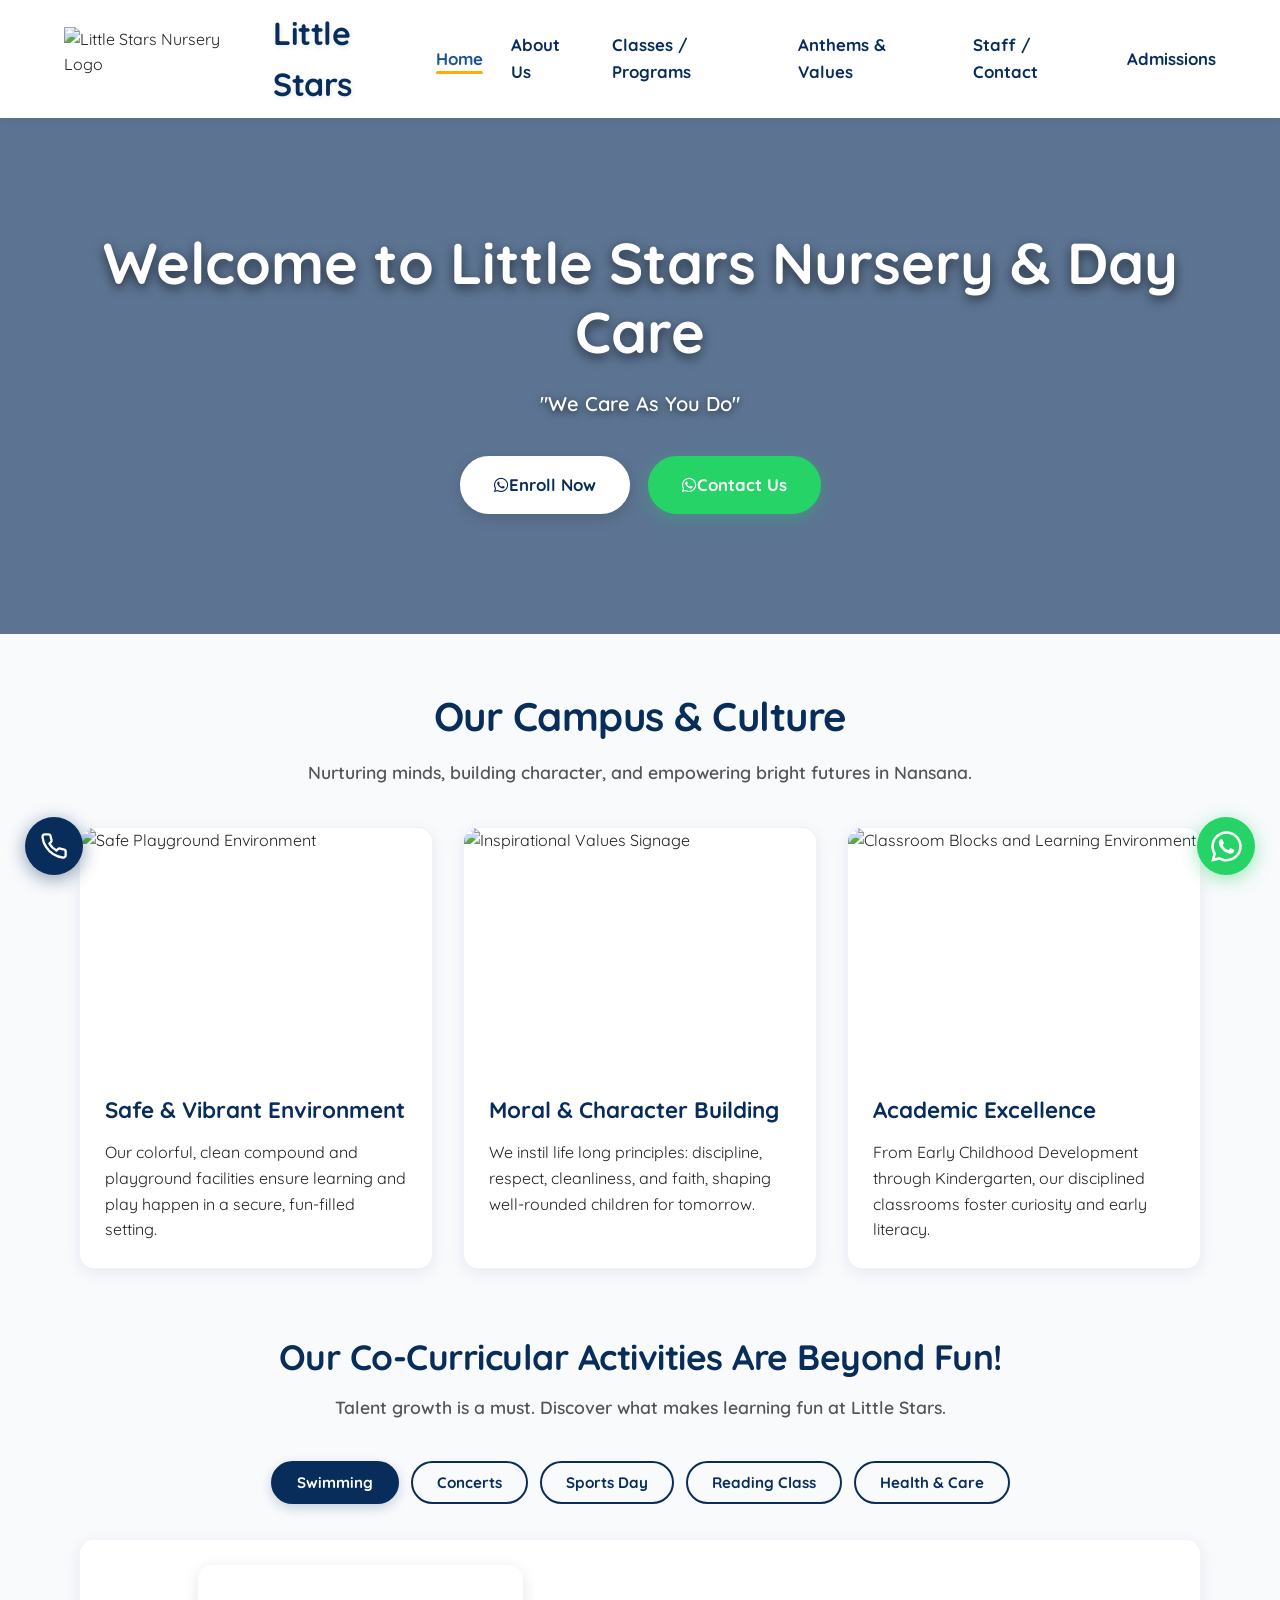
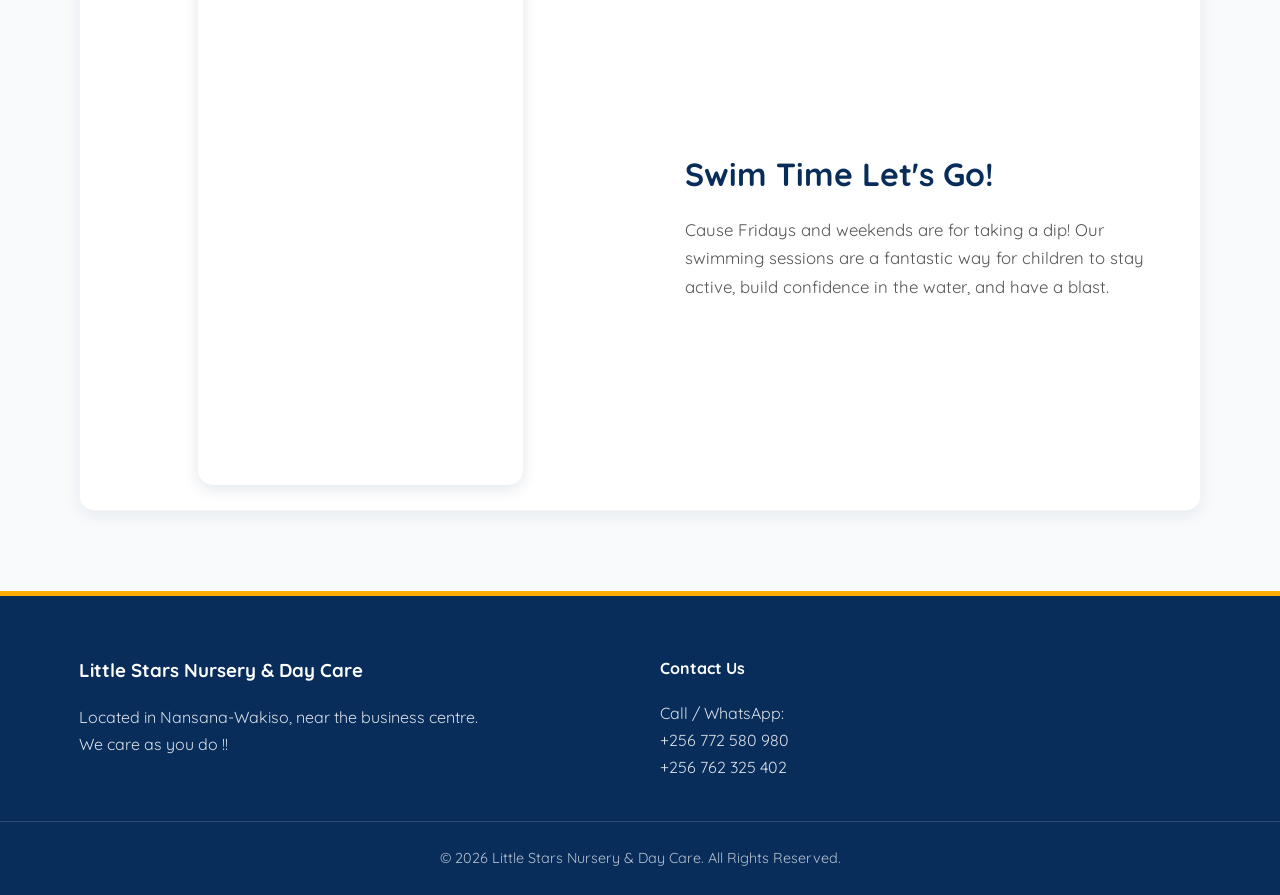
==== commit 62f6929a: "Update index.html" ====
--- a/index.html
+++ b/index.html
@@ -5,12 +5,15 @@
     <meta name="viewport" content="width=device-width, initial-scale=1.0">
     <title>Little Stars Nursery & Day Care | Nansana</title>
     
-    <!-- Preloading friendly, professional fonts -->
+    <!-- Preloading fonts -->
     <link rel="preconnect" href="https://fonts.googleapis.com">
     <link rel="preconnect" href="https://fonts.gstatic.com" crossorigin>
     <link href="https://fonts.googleapis.com/css2?family=Quicksand:wght@400;600;700;800&display=swap" rel="stylesheet">
     
-    <!-- Link to stylesheet -->
+    <!-- Font Awesome Icons -->
+    <link rel="stylesheet" href="https://cdnjs.cloudflare.com/ajax/libs/font-awesome/6.4.0/css/all.min.css">
+
+    <!-- Link to single stylesheet -->
     <link rel="stylesheet" href="style.css">
 </head>
 <body>
@@ -20,7 +23,7 @@
         <div class="container header-container">
             <div class="logo">
                 <a href="index.html" class="brand-container">
-                    <img src="assets/logo.png" alt="Little Stars Nursery Logo">
+                    <img src="1788095920454.png" alt="Little Stars Nursery Logo">
                     <span class="brand-text">Little Stars</span>
                 </a>
             </div>
@@ -28,35 +31,72 @@
                 <ul class="nav-links">
                     <li><a href="index.html" class="active">Home</a></li>
                     <li><a href="about.html">About Us</a></li>
-                    <li><a href="programs.html">Programs</a></li>
+                    <li><a href="classes.html">Classes / Programs</a></li>
+                    <li><a href="anthems.html">Anthems & Values</a></li>
+                    <li><a href="contact.html">Staff / Contact</a></li>
                     <li><a href="admissions.html">Admissions</a></li>
-                    <li><a href="news.html">News & Events</a></li>
-                    <li><a href="contact.html">Contact Us</a></li>
                 </ul>
             </nav>
-            <button class="mobile-menu-btn" aria-label="Open Menu">
+            <button class="mobile-menu-btn" aria-label="Toggle Navigation Menu">
                 <span class="hamburger"></span>
             </button>
         </div>
     </header>
 
     <main>
-        <!-- Hero Section -->
-        <section class="hero-section">
+        <!-- Hero Section (Entrance Showcase using Main Gate photo directly) -->
+        <section class="hero-section" style="background: linear-gradient(rgba(8, 45, 90, 0.65), rgba(8, 45, 90, 0.65)), url('20260831_141308.jpg') center/cover no-repeat;">
             <div class="container hero-content">
-                <h1>Where Life is<br>Fully Experienced</h1>
-                <p>Welcome to Little Stars Nursery and Day Care, located in Nansana near the business centre. Focused minds, bright futures! We care as you do.</p>
+                <h1>Welcome to Little Stars Nursery & Day Care</h1>
+                <p>"We Care As You Do"</p>
                 <div class="hero-buttons">
-                    <a href="programs.html" class="btn primary-btn">Explore Our Classes</a>
-                    <a href="https://wa.me/256762325402" class="btn secondary-btn" target="_blank" rel="noopener noreferrer">WhatsApp Us</a>
+                    <a href="https://wa.me/256772580980?text=Hello%2C%20I%20would%20like%20to%20inquire%20about%20enrolling%20my%20child%20at%20Little%20Stars%20Nursery." target="_blank" rel="noopener noreferrer" class="btn primary-btn">
+                        <i class="fa-brands fa-whatsapp"></i> Enroll Now
+                    </a>
+                    <a href="https://wa.me/256772580980?text=Hello%2C%20I%20have%20a%20general%20inquiry%20regarding%20Little%20Stars%20Nursery%20%26%20Day%20Care." target="_blank" rel="noopener noreferrer" class="btn secondary-btn">
+                        <i class="fa-brands fa-whatsapp"></i> Contact Us
+                    </a>
                 </div>
             </div>
         </section>
 
-        <!-- Activities Section -->
+        <!-- Campus Life & Values Showcase -->
+        <section class="container" style="margin-top: 50px; margin-bottom: 50px;">
+            <div class="section-title">
+                <h2>Our Campus & Culture</h2>
+                <p>Nurturing minds, building character, and empowering bright futures in Nansana.</p>
+            </div>
+            <div class="programs-grid">
+                <div class="program-card">
+                    <img src="20260831_150908.jpg" alt="Safe Playground Environment" class="card-image">
+                    <div class="card-content">
+                        <h3>Safe & Vibrant Environment</h3>
+                        <p>Our colorful, clean compound and playground facilities ensure learning and play happen in a secure, fun-filled setting.</p>
+                    </div>
+                </div>
+                <div class="program-card">
+                    <img src="20260831_150901.jpg" alt="Inspirational Values Signage" class="card-image">
+                    <div class="card-content">
+                        <h3>Moral & Character Building</h3>
+                        <p>We instil life long principles: discipline, respect, cleanliness, and faith, shaping well-rounded children for tomorrow.</p>
+                    </div>
+                </div>
+                <div class="program-card">
+                    <img src="20260831_150852.jpg" alt="Classroom Blocks and Learning Environment" class="card-image">
+                    <div class="card-content">
+                        <h3>Academic Excellence</h3>
+                        <p>From Early Childhood Development through Kindergarten, our disciplined classrooms foster curiosity and early literacy.</p>
+                    </div>
+                </div>
+            </div>
+        </section>
+
+        <!-- Co-Curricular Activities Section -->
         <section class="activities-section container" id="activities">
-            <h2>Our Co-Curricular Activities Are Beyond Fun!</h2>
-            <p style="text-align: center; margin-bottom: 2rem;">Talent growth is a must. Discover what makes learning fun at Little Stars.</p>
+            <div class="section-title">
+                <h2>Our Co-Curricular Activities Are Beyond Fun!</h2>
+                <p>Talent growth is a must. Discover what makes learning fun at Little Stars.</p>
+            </div>
             
             <div class="tab-container">
                 <div class="tab-buttons">
@@ -143,14 +183,14 @@
     </footer>
 
     <!-- Floating Call Button -->
-    <a href="tel:+256762325402" class="floating-call" aria-label="Call Us">
+    <a href="tel:+256772580980" class="floating-call" aria-label="Call Us">
         <svg width="28" height="28" viewBox="0 0 24 24" fill="none" stroke="currentColor" stroke-width="2" stroke-linecap="round" stroke-linejoin="round">
             <path d="M22 16.92v3a2 2 0 0 1-2.18 2 19.79 19.79 0 0 1-8.63-3.07 19.5 19.5 0 0 1-6-6 19.79 19.79 0 0 1-3.07-8.67A2 2 0 0 1 4.11 2h3a2 2 0 0 1 2 1.72 12.84 12.84 0 0 0 .7 2.81 2 2 0 0 1-.45 2.11L8.09 9.91a16 16 0 0 0 6 6l1.27-1.27a2 2 0 0 1 2.11-.45 12.84 12.84 0 0 0 2.81.7A2 2 0 0 1 22 16.92z"></path>
         </svg>
     </a>
 
     <!-- Floating WhatsApp CTA -->
-    <a href="https://wa.me/256762325402" class="floating-whatsapp" target="_blank" rel="noopener noreferrer" aria-label="Chat with us on WhatsApp">
+    <a href="https://wa.me/256772580980?text=Hello%2C%20I%20have%20an%20inquiry%20regarding%20Little%20Stars%20Nursery%20%26%20Day%20Care." class="floating-whatsapp" target="_blank" rel="noopener noreferrer" aria-label="Chat with us on WhatsApp">
         <svg xmlns="http://www.w3.org/2000/svg" viewBox="0 0 448 512" width="35" height="35" fill="#ffffff">
             <path d="M380.9 97.1C339 55.1 283.2 32 223.9 32c-122.4 0-222 99.6-222 222 0 39.1 10.2 77.3 29.6 111L0 480l117.7-30.9c32.4 17.7 68.9 27 106.1 27h.1c122.3 0 224.1-99.6 224.1-222 0-59.3-25.2-115-67.1-157zm-157 341.6c-33.2 0-65.7-8.9-94-25.7l-6.7-4-69.8 18.3L72 359.2l-4.4-7c-18.5-29.4-28.2-63.3-28.2-98.2 0-101.7 82.8-184.5 184.6-184.5 49.3 0 95.6 19.2 130.4 54.1 34.8 34.9 56.2 81.2 56.1 130.5 0 101.8-84.9 184.6-186.6 184.6zm101.2-138.2c-5.5-2.8-32.8-16.2-37.9-18-5.1-1.9-8.8-2.8-12.5 2.8-3.7 5.6-14.3 18-17.6 21.8-3.2 3.7-6.5 4.2-12 1.4-32.6-16.3-54-29.1-75.5-66-5.7-9.8 5.7-9.1 16.3-30.3 1.8-3.7 .9-6.9-.5-9.7-1.4-2.8-12.5-30.1-17.1-41.2-4.5-10.8-9.1-9.3-12.5-9.5-3.2-.2-6.9-.2-10.6-.2-3.7 0-9.7 1.4-14.8 6.9-5.1 5.6-19.4 19-19.4 46.3 0 27.3 19.9 53.7 22.6 57.4 2.8 3.7 39.1 59.7 94.8 83.8 35.2 15.2 49 16.5 66.6 13.9 10.7-1.6 32.8-13.4 37.4-26.4 4.6-13 4.6-24.1 3.2-26.4-1.3-2.5-5-3.9-10.5-6.6z"/>
         </svg>
--- a/style.css
+++ b/style.css
@@ -1,5 +1,5 @@
 /* ==========================================================================
-   CSS Variables & Base Styles (Blue, White & Fun Yellow Theme)
+   CSS Variables & Base Reset
    ========================================================================== */
 :root {
     --primary-blue: #082d5a; 
@@ -7,18 +7,27 @@
     --fun-accent: #FFAD05; 
     --text-dark: #222222; 
     --text-light: #555555;
-    --bg-light: #ffffff; 
+    --bg-light: #f8fafc; 
     --white: #ffffff;
-    --font-main: 'Quicksand', sans-serif;
-    --transition: all 0.3s ease;
+    --font-main: 'Quicksand', -apple-system, BlinkMacSystemFont, "Segoe UI", Roboto, sans-serif;
+    --transition-fast: all 0.2s cubic-bezier(0.4, 0, 0.2, 1);
+    --transition: all 0.3s cubic-bezier(0.4, 0, 0.2, 1);
     --card-shadow: 0 4px 15px rgba(8, 45, 90, 0.08); 
-    --card-shadow-hover: 0 10px 25px rgba(8, 45, 90, 0.15);
-}
-
-* {
+    --card-shadow-hover: 0 12px 28px rgba(8, 45, 90, 0.15);
+    --radius-sm: 8px;
+    --radius-md: 15px;
+    --radius-lg: 20px;
+    --radius-pill: 50px;
+}
+
+*, *::before, *::after {
     margin: 0;
     padding: 0;
     box-sizing: border-box;
+}
+
+html {
+    scroll-behavior: smooth;
 }
 
 body {
@@ -28,10 +37,12 @@
     background-color: var(--bg-light);
     position: relative; 
     min-height: 100vh;
-}
-
-/* ==========================================================================
-   The Badge Background Watermark (Fixed Visibility)
+    -webkit-font-smoothing: antialiased;
+    -moz-osx-font-smoothing: grayscale;
+}
+
+/* ==========================================================================
+   Background Watermark
    ========================================================================== */
 body::before {
     content: "";
@@ -44,19 +55,19 @@
     background-position: center;
     background-repeat: no-repeat;
     background-size: 80% auto; 
-    opacity: 0.10; 
+    opacity: 0.08; 
     z-index: 1; 
     pointer-events: none; 
 }
 
-/* Elevates content so it sits securely on top of the watermark */
+/* Content Stacking Context */
 .site-header, 
 .hero-content, 
 .container, 
-.page-header h1, 
-.site-footer .footer-grid,
-.site-footer .footer-bottom,
-.floating-whatsapp {
+.page-header, 
+.site-footer,
+.floating-whatsapp,
+.floating-call {
     position: relative;
     z-index: 2;
 }
@@ -72,6 +83,18 @@
     color: inherit;
 }
 
+button, input, select, textarea {
+    font-family: inherit;
+}
+
+:focus-visible {
+    outline: 3px solid var(--fun-accent);
+    outline-offset: 2px;
+}
+
+/* ==========================================================================
+   Layout Containers & Utilities
+   ========================================================================== */
 .container {
     width: 90%;
     max-width: 1200px;
@@ -79,18 +102,23 @@
     padding: 0 15px;
 }
 
+.section-title {
+    text-align: center;
+    margin-bottom: 40px;
+}
+
 .section-title h2 {
-    text-align: center;
     color: var(--primary-blue);
     font-size: 2.5rem;
+    font-weight: 800;
     margin-bottom: 10px;
+    letter-spacing: -0.5px;
 }
 
 .section-title p {
-    text-align: center;
     color: var(--text-light);
-    margin-bottom: 40px;
     font-size: 1.1rem;
+    font-weight: 600;
 }
 
 /* ==========================================================================
@@ -98,62 +126,85 @@
    ========================================================================== */
 .site-header {
     background: var(--white);
-    box-shadow: 0 2px 10px rgba(0,0,0,0.1);
+    box-shadow: 0 2px 12px rgba(8, 45, 90, 0.08);
     position: sticky;
     top: 0;
     z-index: 1000;
+    transition: var(--transition);
 }
 
 .header-container {
     display: flex;
     justify-content: space-between;
     align-items: center;
-    height: auto; 
-    min-height: 70px; 
-    padding: 5px 0;
-    transition: var(--transition);
+    min-height: 75px; 
+    padding: 8px 0;
 }
 
 .brand-container {
     display: flex;
     align-items: center;
-    gap: 15px; 
+    gap: 12px; 
+    transition: transform 0.2s ease;
+}
+
+.brand-container:hover {
+    transform: scale(1.02);
 }
 
 .brand-text {
-    font-family: var(--font-main);
-    font-size: 2.2rem;
+    font-size: 2rem;
     font-weight: 800;
     color: var(--primary-blue);
     letter-spacing: -0.5px;
-    text-shadow: 1px 2px 4px rgba(8, 45, 90, 0.15); 
+    text-shadow: 1px 2px 4px rgba(8, 45, 90, 0.1); 
 }
 
 .logo img {
-    height: 70px; 
+    height: 65px; 
     width: auto;
     object-fit: contain;
-    transition: var(--transition);
 }
 
 .nav-links {
     display: flex;
     list-style: none;
-    gap: 30px;
+    gap: 28px;
+    align-items: center;
 }
 
 .nav-links a {
-    font-weight: 600;
-    color: var(--primary-blue);
-    transition: var(--transition);
+    font-weight: 700;
+    font-size: 1.05rem;
+    color: var(--primary-blue);
+    transition: var(--transition-fast);
+    position: relative;
+    padding: 5px 0;
+}
+
+.nav-links a::after {
+    content: '';
+    position: absolute;
+    bottom: 0;
+    left: 0;
+    width: 0%;
+    height: 3px;
+    background-color: var(--fun-accent);
+    border-radius: 2px;
+    transition: var(--transition-fast);
 }
 
 .nav-links a:hover,
 .nav-links a.active {
-    color: var(--fun-accent); 
-}
-
-/* Mobile Menu Button */
+    color: var(--secondary-blue); 
+}
+
+.nav-links a:hover::after,
+.nav-links a.active::after {
+    width: 100%;
+}
+
+/* Mobile Navigation Toggle */
 .mobile-menu-btn {
     display: none;
     background: none;
@@ -165,10 +216,11 @@
 
 .hamburger {
     display: block;
-    width: 25px;
+    width: 26px;
     height: 3px;
     background: var(--primary-blue);
     position: relative;
+    border-radius: 2px;
     transition: var(--transition);
 }
 
@@ -176,10 +228,11 @@
 .hamburger::after {
     content: '';
     position: absolute;
-    width: 25px;
+    width: 26px;
     height: 3px;
     background: var(--primary-blue);
     left: 0;
+    border-radius: 2px;
     transition: var(--transition);
 }
 
@@ -202,42 +255,49 @@
    Hero Section 
    ========================================================================== */
 .hero-section {
-    background: linear-gradient(rgba(8, 45, 90, 0.4), rgba(28, 82, 150, 0.4)), url('assets/1ec0d204-5974-47c2-bbf3-a21944ba8c50.jpg') center/cover;
+    background: linear-gradient(rgba(8, 45, 90, 0.55), rgba(28, 82, 150, 0.55)), url('assets/1ec0d204-5974-47c2-bbf3-a21944ba8c50.jpg') center/cover no-repeat;
     color: var(--white);
     text-align: center;
-    padding: 100px 20px;
+    padding: 110px 20px 120px;
 }
 
 .hero-content h1 {
-    font-size: 3.5rem;
+    font-size: 3.6rem;
+    font-weight: 800;
+    line-height: 1.2;
     margin-bottom: 20px;
-    text-shadow: 2px 2px 8px rgba(0, 0, 0, 0.8); 
+    text-shadow: 0 4px 12px rgba(0, 0, 0, 0.6); 
 }
 
 .hero-content p {
-    font-size: 1.2rem;
-    max-width: 700px;
-    margin: 0 auto 30px;
+    font-size: 1.25rem;
+    max-width: 720px;
+    margin: 0 auto 35px;
     padding: 0 15px; 
-    line-height: 1.8; 
-    font-weight: 500; 
-    text-shadow: 2px 2px 10px rgba(0, 0, 0, 0.9), 0px 0px 4px rgba(0, 0, 0, 0.8); 
+    line-height: 1.7; 
+    font-weight: 600; 
+    text-shadow: 0 2px 8px rgba(0, 0, 0, 0.7); 
 }
 
 .hero-buttons {
     display: flex;
-    gap: 20px;
+    gap: 18px;
     justify-content: center;
-}
-
+    align-items: center;
+}
+
+/* Common Button Styles */
 .btn {
-    padding: 12px 30px;
-    border-radius: 50px;
+    padding: 14px 32px;
+    border-radius: var(--radius-pill);
     font-weight: 700;
+    font-size: 1.05rem;
     transition: var(--transition);
     cursor: pointer;
     border: none;
-    display: inline-block;
+    display: inline-flex;
+    align-items: center;
+    justify-content: center;
     text-align: center;
 }
 
@@ -245,50 +305,59 @@
     background-color: var(--white);
     color: var(--primary-blue);
     border: 2px solid var(--white);
-    box-shadow: 0 4px 15px rgba(0, 0, 0, 0.2);
+    box-shadow: 0 4px 15px rgba(0, 0, 0, 0.15);
 }
 
 .primary-btn:hover {
     background-color: var(--fun-accent);
-    color: var(--white);
+    color: var(--primary-blue);
     border-color: var(--fun-accent);
     transform: translateY(-3px);
-    box-shadow: 0 6px 15px rgba(255, 173, 5, 0.4);
+    box-shadow: 0 8px 20px rgba(255, 173, 5, 0.35);
 }
 
 .secondary-btn {
     background-color: #25D366; 
     border: 2px solid #25D366;
     color: var(--white);
-    box-shadow: 0 4px 15px rgba(37, 211, 102, 0.4);
+    box-shadow: 0 4px 15px rgba(37, 211, 102, 0.3);
 }
 
 .secondary-btn:hover {
     background-color: #128C7E; 
     border-color: #128C7E;
     color: var(--white);
-    transform: translateY(-2px);
-    box-shadow: 0 6px 20px rgba(37, 211, 102, 0.5);
-}
-
-/* ==========================================================================
-   Page Headers
+    transform: translateY(-3px);
+    box-shadow: 0 8px 22px rgba(37, 211, 102, 0.45);
+}
+
+/* ==========================================================================
+   Page Headers (Inner Pages)
    ========================================================================== */
 .page-header {
-    background-color: var(--primary-blue);
+    background: linear-gradient(135deg, var(--primary-blue), var(--secondary-blue));
     color: var(--white);
     text-align: center;
-    padding: 60px 20px;
+    padding: 70px 20px;
     margin-bottom: 50px;
+    border-bottom: 4px solid var(--fun-accent);
 }
 
 .page-header h1 {
-    font-size: 2.8rem;
+    font-size: 3rem;
+    font-weight: 800;
     margin-bottom: 10px;
 }
 
-/* ==========================================================================
-   Grids & Cards (Standard Content)
+.page-header p {
+    font-size: 1.15rem;
+    opacity: 0.9;
+    max-width: 600px;
+    margin: 0 auto;
+}
+
+/* ==========================================================================
+   Grids & Content Cards
    ========================================================================== */
 .programs-grid,
 .about-grid,
@@ -298,9 +367,10 @@
     margin-bottom: 60px;
 }
 
-.programs-grid, .values-grid {
+.programs-grid, 
+.values-grid {
     grid-template-columns: repeat(auto-fit, minmax(300px, 1fr));
-    align-items: start;
+    align-items: stretch;
 }
 
 .about-grid {
@@ -308,57 +378,69 @@
     align-items: center;
 }
 
-.program-card, .value-card {
+.program-card, 
+.value-card {
     background: var(--white);
-    border-radius: 15px;
+    border-radius: var(--radius-md);
     overflow: hidden;
     box-shadow: var(--card-shadow);
     transition: var(--transition);
-    border: 1px solid rgba(8, 45, 90, 0.05);
+    border: 1px solid rgba(8, 45, 90, 0.06);
+    display: flex;
+    flex-direction: column;
 }
 
 .value-card {
-    padding: 20px;
-}
-
-.program-card:hover, .value-card:hover {
-    transform: translateY(-5px);
+    padding: 30px;
+}
+
+.program-card:hover, 
+.value-card:hover {
+    transform: translateY(-6px);
     box-shadow: var(--card-shadow-hover);
 }
 
 .card-image {
     width: 100%;
-    height: 250px;
+    height: 240px;
     object-fit: cover;
 }
 
 .card-content {
     padding: 25px;
-}
-
-.card-content h3, .value-card h3 {
-    color: var(--primary-blue);
-    margin-bottom: 15px;
+    display: flex;
+    flex-direction: column;
+    flex-grow: 1;
+}
+
+.card-content h3, 
+.value-card h3 {
+    color: var(--primary-blue);
+    font-size: 1.4rem;
+    font-weight: 700;
+    margin-bottom: 12px;
 }
 
 .btn-learn-more {
     background-color: var(--primary-blue);
     color: var(--white);
     border: none;
-    padding: 10px 20px;
-    border-radius: 5px;
-    margin-top: 15px;
+    padding: 10px 22px;
+    border-radius: var(--radius-sm);
+    margin-top: auto;
     cursor: pointer;
-    font-weight: 600;
-    transition: var(--transition);
+    font-weight: 700;
+    transition: var(--transition-fast);
+    align-self: flex-start;
 }
 
 .btn-learn-more:hover {
     background-color: var(--fun-accent);
-}
-
-/* ==========================================================================
-   Video Grid Fixes (TikTok Embeds Constrained)
+    color: var(--primary-blue);
+}
+
+/* ==========================================================================
+   Video Grid (TikTok Embed Cards)
    ========================================================================== */
 .video-grid {
     display: flex; 
@@ -370,18 +452,18 @@
 
 .video-card {
     width: 100%;
-    max-width: 325px; 
+    max-width: 330px; 
     margin: 0 auto; 
     background: var(--white);
-    border-radius: 20px; 
+    border-radius: var(--radius-lg); 
     overflow: hidden;
     box-shadow: var(--card-shadow);
     transition: var(--transition);
-    border: 1px solid rgba(8, 45, 90, 0.05);
+    border: 1px solid rgba(8, 45, 90, 0.08);
 }
 
 .video-card:hover {
-    transform: translateY(-5px);
+    transform: translateY(-6px);
     box-shadow: var(--card-shadow-hover);
 }
 
@@ -390,9 +472,8 @@
     width: 100%;
     padding-top: 177.77%;
     background-color: var(--primary-blue);
-    border-radius: 20px 20px 0 0;
+    border-radius: var(--radius-lg) var(--radius-lg) 0 0;
     overflow: hidden;
-    touch-action: pan-y;
 }
 
 .video-wrapper iframe {
@@ -404,68 +485,90 @@
     border: none;
 }
 
-/* ==========================================================================
-   Tabs Section
-   ========================================================================== */
+.video-caption {
+    padding: 20px;
+}
+
+.video-caption h3 {
+    font-size: 1.2rem;
+    margin-bottom: 8px;
+}
+
+/* ==========================================================================
+   Interactive Tabbed Section
+   ========================================================================== */
+.activities-section {
+    margin-top: 40px;
+    margin-bottom: 60px;
+}
+
+.activities-section h2 {
+    text-align: center;
+    color: var(--primary-blue);
+    font-size: 2.2rem;
+    font-weight: 800;
+    margin-bottom: 8px;
+}
+
 .tab-buttons {
     display: flex;
     justify-content: center;
-    gap: 15px;
-    margin-bottom: 30px;
+    gap: 12px;
+    margin-bottom: 35px;
     flex-wrap: wrap;
 }
 
 .tab-btn {
-    padding: 10px 25px;
+    padding: 10px 24px;
     border: 2px solid var(--primary-blue);
     background: transparent;
     color: var(--primary-blue);
-    border-radius: 50px;
+    border-radius: var(--radius-pill);
     cursor: pointer;
-    font-weight: 600;
-    transition: var(--transition);
-    margin: 5px 8px; /* FIX: Added margin for older browsers */
-}
-
-.tab-btn.active, .tab-btn:hover {
+    font-weight: 700;
+    font-size: 0.95rem;
+    transition: var(--transition-fast);
+}
+
+.tab-btn.active, 
+.tab-btn:hover {
     background: var(--primary-blue);
     color: var(--white);
     border-color: var(--primary-blue);
+    box-shadow: 0 4px 12px rgba(8, 45, 90, 0.2);
 }
 
 .tab-content {
     display: none;
-    animation: fadeIn 0.5s;
     background: var(--white);
-    border-radius: 15px;
+    border-radius: var(--radius-md);
     overflow: hidden;
     box-shadow: var(--card-shadow);
-}
-
-/* FIX: Centers items vertically */
+    border: 1px solid rgba(8, 45, 90, 0.05);
+}
+
 .tab-content.active {
     display: flex;
     align-items: center; 
-}
-
-/* FIX: Added min-height to balance with the video */
+    animation: fadeIn 0.4s ease-in-out;
+}
+
 .tab-content img {
     width: 50%;
-    min-height: 400px;
+    min-height: 420px;
     object-fit: cover;
 }
 
-/* FIX: Controls the TikTok iframe and wrapper container on desktop */
+/* TikTok Tab Frame Lock */
 .tiktok-locked-container {
     position: relative;
     width: 100%;
     max-width: 325px;
-    height: 520px; /* Hides internal scrolling/caption section */
+    height: 520px; 
     overflow: hidden;
-    border-radius: 12px;
-    margin: 30px auto; 
-    box-shadow: 0 4px 15px rgba(8, 45, 90, 0.15); 
-    touch-action: auto;
+    border-radius: var(--radius-md);
+    margin: 25px auto; 
+    box-shadow: 0 4px 15px rgba(8, 45, 90, 0.12); 
 }
 
 .tiktok-locked-container iframe {
@@ -479,14 +582,14 @@
     bottom: 0;
     left: 0;
     width: 100%;
-    height: 25%; /* Keeps play button open */
+    height: 25%;
     z-index: 10;
     background: transparent;
-    pointer-events: none; /* Allows taps to reach the play button directly */
+    pointer-events: none; 
 }
 
 .tab-text {
-    padding: 40px;
+    padding: 45px;
     width: 50%;
     display: flex;
     flex-direction: column;
@@ -496,16 +599,29 @@
 .tab-text h3 {
     color: var(--primary-blue);
     margin-bottom: 15px;
-    font-size: 1.8rem;
+    font-size: 2rem;
+    font-weight: 800;
+}
+
+.tab-text p {
+    font-size: 1.05rem;
+    color: var(--text-light);
+    line-height: 1.7;
 }
 
 @keyframes fadeIn {
-    from { opacity: 0; transform: translateY(10px); }
-    to { opacity: 1; transform: translateY(0); }
-}
-
-/* ==========================================================================
-   Event List
+    from { 
+        opacity: 0; 
+        transform: translateY(12px); 
+    }
+    to { 
+        opacity: 1; 
+        transform: translateY(0); 
+    }
+}
+
+/* ==========================================================================
+   Events & Timetable List
    ========================================================================== */
 .event-list {
     list-style: none;
@@ -516,28 +632,43 @@
 .event-item {
     background: var(--white);
     margin-bottom: 15px;
-    padding: 20px 30px;
-    border-radius: 10px;
+    padding: 20px 25px;
+    border-radius: var(--radius-sm);
     display: flex;
     justify-content: space-between;
     align-items: center;
     box-shadow: var(--card-shadow);
     border-left: 6px solid var(--fun-accent); 
+    transition: var(--transition-fast);
+}
+
+.event-item:hover {
+    transform: translateX(4px);
+}
+
+.event-name {
+    font-weight: 700;
+    color: var(--text-dark);
 }
 
 .event-date {
     font-weight: 700;
-    color: var(--primary-blue);
-}
-
-/* ==========================================================================
-   Footer & Floating WhatsApp
+    color: var(--white);
+    background-color: var(--primary-blue);
+    padding: 6px 14px;
+    border-radius: var(--radius-pill);
+    font-size: 0.85rem;
+}
+
+/* ==========================================================================
+   Footer & Floating Contact Actions
    ========================================================================== */
 .site-footer {
     background-color: var(--primary-blue);
     color: var(--white);
-    padding: 60px 0 20px;
-    margin-top: 60px;
+    padding: 60px 0 25px;
+    margin-top: 80px;
+    border-top: 5px solid var(--fun-accent);
 }
 
 .footer-grid {
@@ -547,100 +678,111 @@
     margin-bottom: 40px;
 }
 
-.footer-info h3, .footer-contact h4 {
-    margin-bottom: 20px;
-    color: var(--white);
+.footer-info h3, 
+.footer-contact h4 {
+    margin-bottom: 18px;
+    color: var(--white);
+    font-weight: 800;
+}
+
+.footer-info p, 
+.footer-contact p {
+    color: rgba(255, 255, 255, 0.85);
+    line-height: 1.7;
 }
 
 .footer-bottom {
     text-align: center;
-    padding-top: 20px;
-    border-top: 1px solid rgba(255,255,255,0.2);
+    padding-top: 25px;
+    border-top: 1px solid rgba(255, 255, 255, 0.15);
     font-size: 0.9rem;
-}
-
-.floating-whatsapp {
+    color: rgba(255, 255, 255, 0.7);
+}
+
+/* Floating Action Buttons */
+.floating-whatsapp,
+.floating-call {
     position: fixed;
-    bottom: 30px;
-    right: 30px;
-    background-color: #25D366;
-    color: white;
-    width: 60px;
-    height: 60px;
+    bottom: 25px;
+    width: 58px;
+    height: 58px;
     border-radius: 50%;
     display: flex;
     align-items: center;
     justify-content: center;
-    box-shadow: 0 4px 15px rgba(37, 211, 102, 0.4);
     z-index: 1000;
     transition: var(--transition);
 }
 
+.floating-whatsapp {
+    right: 25px;
+    background-color: #25D366;
+    color: var(--white);
+    box-shadow: 0 4px 18px rgba(37, 211, 102, 0.45);
+}
+
 .floating-whatsapp:hover {
     transform: scale(1.1);
-}
-/* Floating Call Button on the Left */
+    box-shadow: 0 6px 22px rgba(37, 211, 102, 0.6);
+}
+
 .floating-call {
-    position: fixed;
-    bottom: 30px;
-    left: 30px; /* Positions it on the opposite side */
-    background-color: var(--primary-blue); /* Uses your dark blue theme color */
-    color: white;
-    width: 60px;
-    height: 60px;
-    border-radius: 50%;
-    display: flex;
-    align-items: center;
-    justify-content: center;
-    box-shadow: 0 4px 15px rgba(8, 45, 90, 0.4);
-    z-index: 1000;
-    transition: var(--transition);
+    left: 25px; 
+    background-color: var(--primary-blue); 
+    color: var(--white);
+    box-shadow: 0 4px 18px rgba(8, 45, 90, 0.45);
 }
 
 .floating-call:hover {
     transform: scale(1.1);
-    background-color: var(--fun-accent); /* Turns fun yellow when tapped/hovered */
-    color: var(--primary-blue);
-    box-shadow: 0 6px 20px rgba(255, 173, 5, 0.5);
+    background-color: var(--fun-accent); 
+    color: var(--primary-blue);
+    box-shadow: 0 6px 22px rgba(255, 173, 5, 0.55);
 }
 
 /* ==========================================================================
    Responsive Media Queries 
    ========================================================================== */
+@media (max-width: 992px) {
+    .about-grid {
+        grid-template-columns: 1fr;
+    }
+}
+
 @media (max-width: 768px) {
     body::before {
-        background-size: 90% auto; 
+        background-size: 95% auto; 
     }
 
     .header-container {
-        height: auto;
-        min-height: 70px;
-    }
-
-    /* Mobile branding adjustments */
+        min-height: 65px;
+    }
+
     .brand-container {
-        gap: 10px; 
+        gap: 8px; 
     }
 
     .brand-text {
-        font-size: 1.6rem; 
+        font-size: 1.5rem; 
     }
     
     .logo img {
-        height: 50px; 
+        height: 48px; 
     }
 
     .nav-links {
         display: none; 
         flex-direction: column;
         position: absolute;
-        top: 70px; 
+        top: 100%; 
         left: 0;
         width: 100%;
         background: var(--white);
-        padding: 20px;
-        box-shadow: 0 10px 10px rgba(0,0,0,0.1);
+        padding: 25px 20px;
+        box-shadow: 0 10px 15px rgba(8, 45, 90, 0.1);
         text-align: center;
+        gap: 18px;
+        border-top: 1px solid rgba(8, 45, 90, 0.05);
     }
     
     .nav-links.nav-active {
@@ -651,55 +793,65 @@
         display: block;
     }
 
-    .about-grid {
-        grid-template-columns: 1fr;
-    }
-
-    .tab-content.active {
-        flex-direction: column;
-    }
-
-    .tab-content img {
-        width: 100%;
-        min-height: auto; /* Resets the min-height for mobile images */
-    }
-
-    /* FIX: Mobile TikTok video container sizing and spacing */
-    .tiktok-locked-container {
-        width: 90% !important; 
-        max-width: 350px !important; 
-        height: 480px !important; 
-        margin: 25px auto 0 !important; 
-    }
-
-    /* FIX: Centers the text nicely under the video on mobile */
-    .tab-text {
-        width: 100%;
-        padding: 30px 20px;
-        text-align: center; 
-        align-items: center;
-    }
-    
+    /* Hero Responsive Adjustments */
+    .hero-section {
+        padding: 70px 20px 90px; 
+    }
+
     .hero-content h1 {
-        font-size: 2.5rem;
-    }
-    
-    .hero-section {
-        padding: 60px 20px 120px; 
+        font-size: 2.4rem;
+    }
+
+    .hero-content p {
+        font-size: 1.05rem;
     }
     
     .hero-buttons {
         flex-direction: column;
         width: 100%;
-        gap: 0; /* FIX: Stops desktop gap from sneaking in */
+        gap: 12px;
     }
     
     .hero-buttons .btn {
         width: 100%; 
-        margin-bottom: 10px; /* FIX: Tighter space below each button */
-    }
-
-    .hero-buttons .btn:last-child {
-        margin-bottom: 0; /* FIX: Removes extra space under the very last button */
-    }
-}
+    }
+
+    /* Tabs Responsive Adjustments */
+    .tab-content.active {
+        flex-direction: column;
+    }
+
+    .tab-content img {
+        width: 100%;
+        min-height: 260px; 
+    }
+
+    .tiktok-locked-container {
+        width: 100% !important; 
+        max-width: 320px !important; 
+        height: 480px !important; 
+        margin: 20px auto 0 !important; 
+    }
+
+    .tab-text {
+        width: 100%;
+        padding: 25px 20px;
+        text-align: center; 
+        align-items: center;
+    }
+
+    .tab-text h3 {
+        font-size: 1.6rem;
+    }
+
+    /* Floating Buttons Mobile Size */
+    .floating-whatsapp,
+    .floating-call {
+        width: 52px;
+        height: 52px;
+        bottom: 20px;
+    }
+    
+    .floating-whatsapp { right: 18px; }
+    .floating-call { left: 18px; }
+}
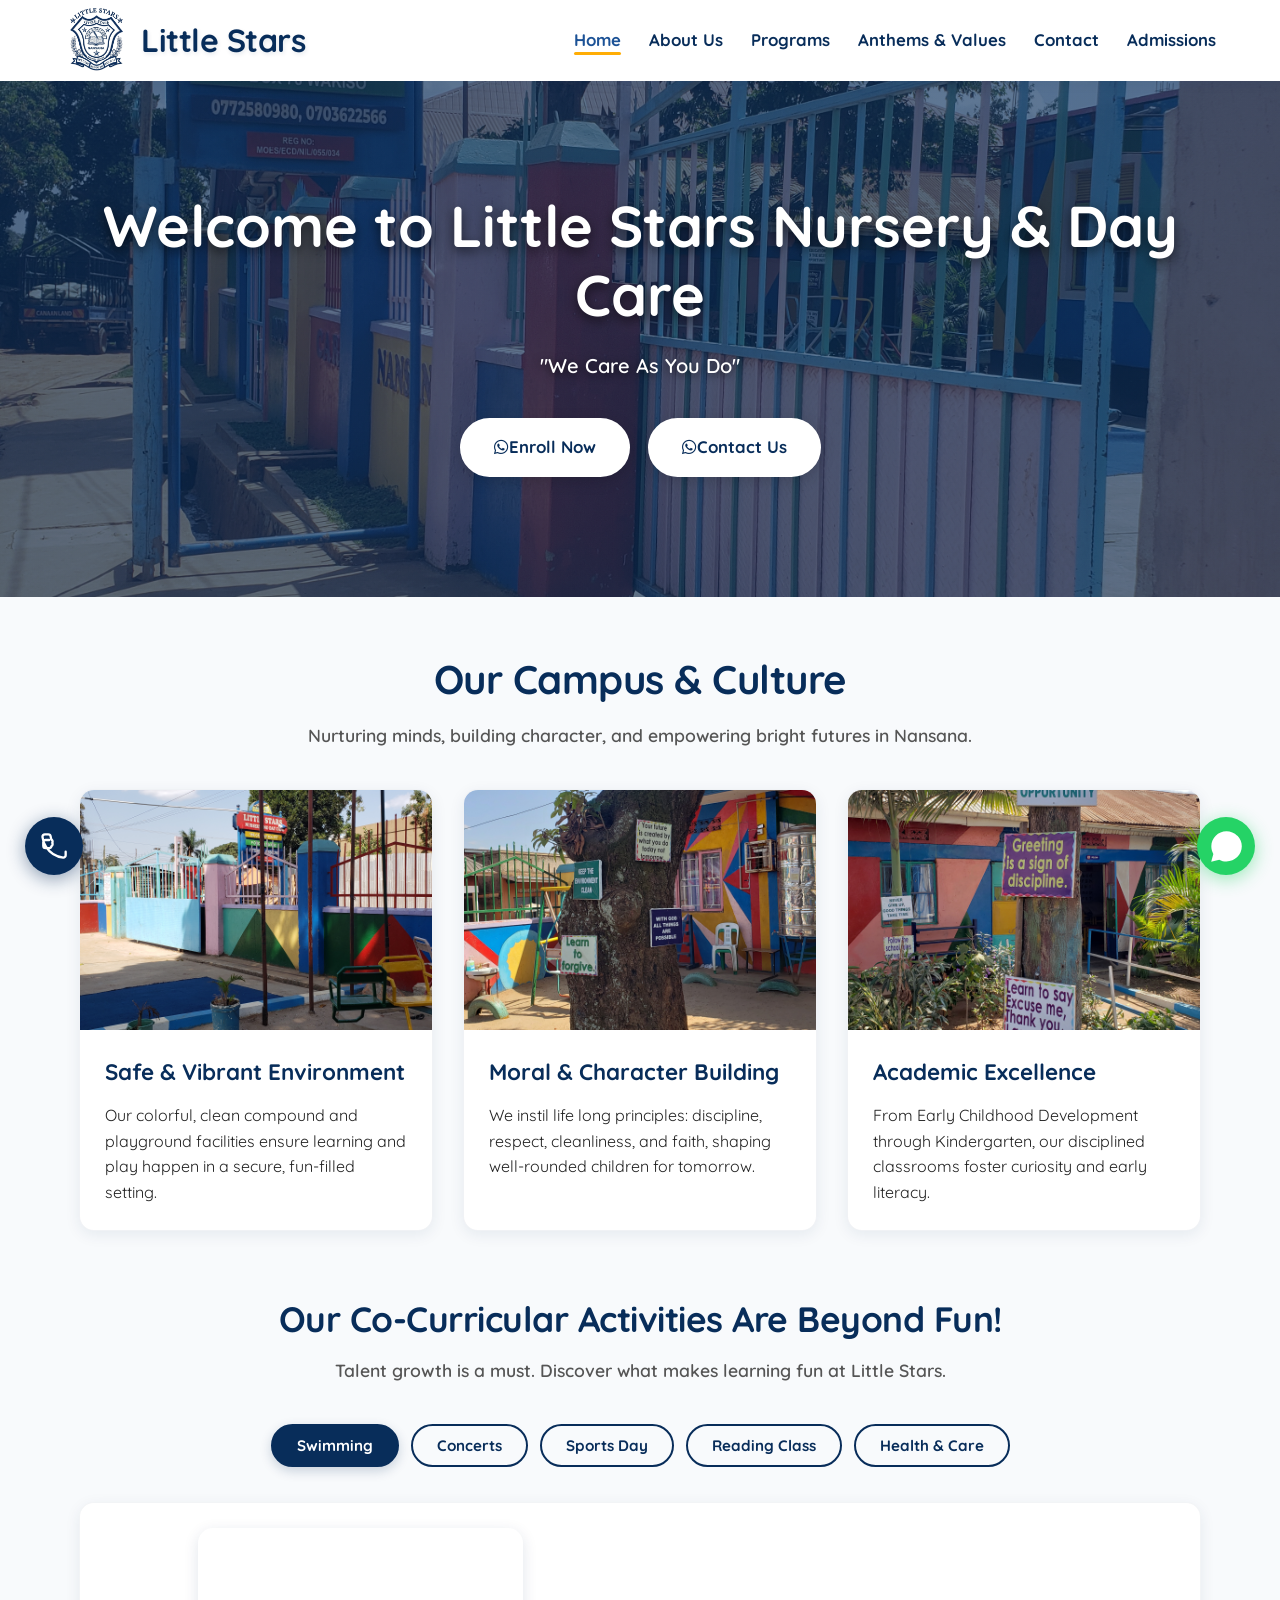
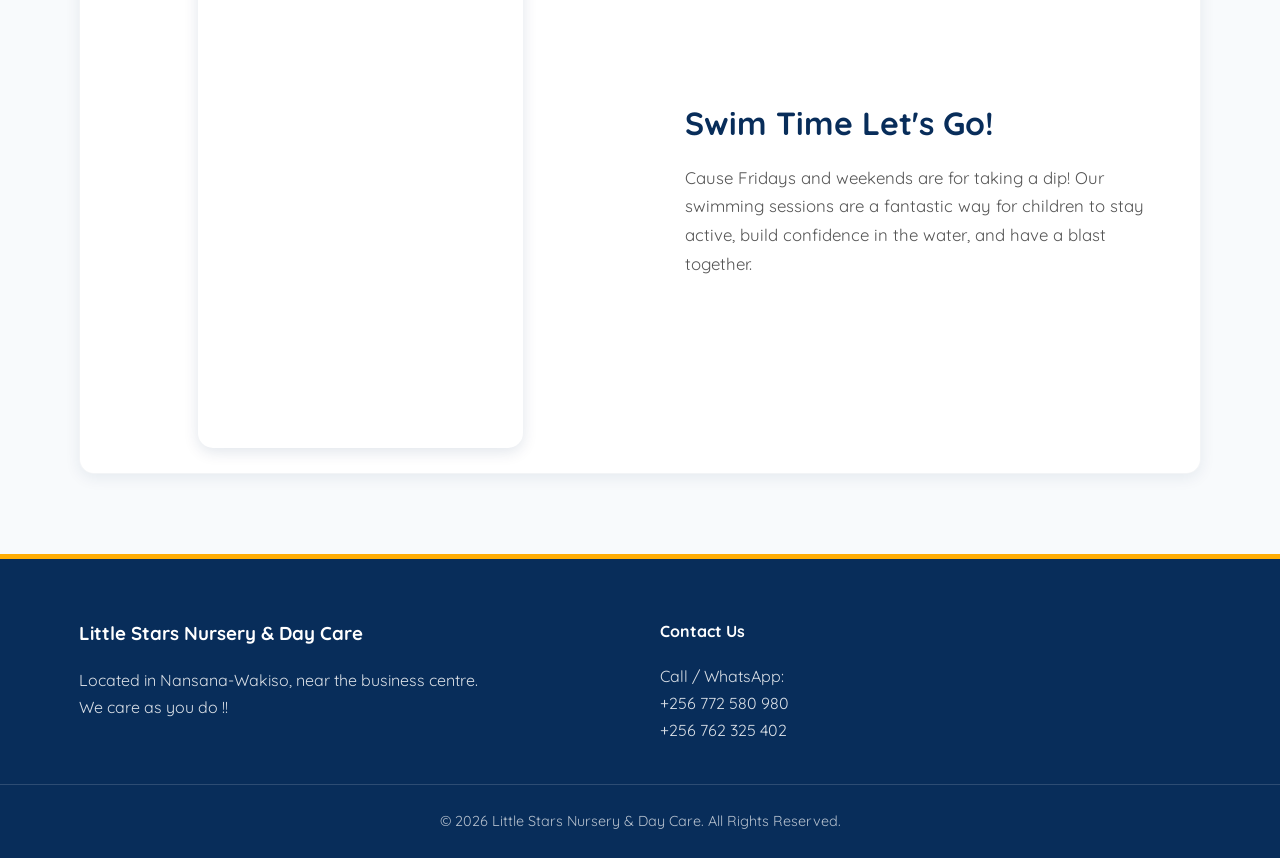
==== commit 4a48542a: "Fix index.html: correct all image paths to use assets/ prefix and fix logo" ====
--- a/index.html
+++ b/index.html
@@ -23,7 +23,7 @@
         <div class="container header-container">
             <div class="logo">
                 <a href="index.html" class="brand-container">
-                    <img src="1788095920454.png" alt="Little Stars Nursery Logo">
+                    <img src="assets/logo.png" alt="Little Stars Nursery Logo">
                     <span class="brand-text">Little Stars</span>
                 </a>
             </div>
@@ -31,9 +31,9 @@
                 <ul class="nav-links">
                     <li><a href="index.html" class="active">Home</a></li>
                     <li><a href="about.html">About Us</a></li>
-                    <li><a href="classes.html">Classes / Programs</a></li>
+                    <li><a href="programs.html">Programs</a></li>
                     <li><a href="anthems.html">Anthems & Values</a></li>
-                    <li><a href="contact.html">Staff / Contact</a></li>
+                    <li><a href="contact.html">Contact</a></li>
                     <li><a href="admissions.html">Admissions</a></li>
                 </ul>
             </nav>
@@ -45,7 +45,7 @@
 
     <main>
         <!-- Hero Section (Entrance Showcase using Main Gate photo directly) -->
-        <section class="hero-section" style="background: linear-gradient(rgba(8, 45, 90, 0.65), rgba(8, 45, 90, 0.65)), url('20260831_141308.jpg') center/cover no-repeat;">
+        <section class="hero-section" style="background: linear-gradient(rgba(8, 45, 90, 0.65), rgba(8, 45, 90, 0.65)), url('assets/20260831_141308.jpg') center/cover no-repeat;">
             <div class="container hero-content">
                 <h1>Welcome to Little Stars Nursery & Day Care</h1>
                 <p>"We Care As You Do"</p>
@@ -53,7 +53,7 @@
                     <a href="https://wa.me/256772580980?text=Hello%2C%20I%20would%20like%20to%20inquire%20about%20enrolling%20my%20child%20at%20Little%20Stars%20Nursery." target="_blank" rel="noopener noreferrer" class="btn primary-btn">
                         <i class="fa-brands fa-whatsapp"></i> Enroll Now
                     </a>
-                    <a href="https://wa.me/256772580980?text=Hello%2C%20I%20have%20a%20general%20inquiry%20regarding%20Little%20Stars%20Nursery%20%26%20Day%20Care." target="_blank" rel="noopener noreferrer" class="btn secondary-btn">
+                    <a href="https://wa.me/256772580980?text=Hello%2C%20I%20have%20a%20general%20inquiry%20regarding%20Little%20Stars%20Nursery%20%26%20Day%20Care." target="_blank" rel="noopener noreferrer" class="btn primary-btn">
                         <i class="fa-brands fa-whatsapp"></i> Contact Us
                     </a>
                 </div>
@@ -68,21 +68,21 @@
             </div>
             <div class="programs-grid">
                 <div class="program-card">
-                    <img src="20260831_150908.jpg" alt="Safe Playground Environment" class="card-image">
+                    <img src="assets/20260831_150908.jpg" alt="Safe Playground Environment" class="card-image">
                     <div class="card-content">
                         <h3>Safe & Vibrant Environment</h3>
                         <p>Our colorful, clean compound and playground facilities ensure learning and play happen in a secure, fun-filled setting.</p>
                     </div>
                 </div>
                 <div class="program-card">
-                    <img src="20260831_150901.jpg" alt="Inspirational Values Signage" class="card-image">
+                    <img src="assets/20260831_150901.jpg" alt="Inspirational Values Signage" class="card-image">
                     <div class="card-content">
                         <h3>Moral & Character Building</h3>
                         <p>We instil life long principles: discipline, respect, cleanliness, and faith, shaping well-rounded children for tomorrow.</p>
                     </div>
                 </div>
                 <div class="program-card">
-                    <img src="20260831_150852.jpg" alt="Classroom Blocks and Learning Environment" class="card-image">
+                    <img src="assets/20260831_150852.jpg" alt="Classroom Blocks and Learning Environment" class="card-image">
                     <div class="card-content">
                         <h3>Academic Excellence</h3>
                         <p>From Early Childhood Development through Kindergarten, our disciplined classrooms foster curiosity and early literacy.</p>
@@ -111,49 +111,49 @@
                     <!-- Swimming Tab -->
                     <div class="tab-content active" id="swimming">
                        <div class="tiktok-locked-container">
-                           <iframe src="https://www.tiktok.com/embed/v2/7661255869501279495" allow="encrypted-media;" loading="lazy"></iframe>
-                           <div class="interaction-shield"></div>
-                       </div>
-                        <div class="tab-text">
-                            <h3>Swim Time Let's Go!</h3>
-                            <p>Cause Fridays and weekends are for taking a dip! Our swimming sessions are a fantastic way for children to stay active, build confidence in the water, and have a blast.</p>
+                            <iframe src="https://www.tiktok.com/embed/v2/7661255869501279495" allow="encrypted-media;" loading="lazy"></iframe>
+                            <div class="interaction-shield"></div>
                         </div>
+                         <div class="tab-text">
+                             <h3>Swim Time Let's Go!</h3>
+                             <p>Cause Fridays and weekends are for taking a dip! Our swimming sessions are a fantastic way for children to stay active, build confidence in the water, and have a blast together.</p>
+                         </div>
                     </div>
 
                     <!-- Concerts & Culture Tab -->
                     <div class="tab-content" id="concerts">
-                        <img src="assets/concert.jpg" alt="Children performing at a concert" loading="lazy">
-                        <div class="tab-text">
-                            <h3>Concerts & Cultural Days</h3>
-                            <p>Today is the day of joy and celebration! One of the best things that can happen to your child is the discovery of their talent. At Little Stars, this is a high priority.</p>
-                        </div>
+                        <img src="assets/20260831_144312.jpg" alt="Children performing at a concert" loading="lazy">
+                        <div class="tab-text">
+                             <h3>Concerts & Cultural Days</h3>
+                             <p>Today is the day of joy and celebration! One of the best things that can happen to your child is the discovery of their talent. At Little Stars, this is a high priority.</p>
+                         </div>
                     </div>
 
                     <!-- Sports Day Tab -->
                     <div class="tab-content" id="sports">
-                        <img src="assets/sports.jpg" alt="Children at sports day" loading="lazy">
-                        <div class="tab-text">
-                            <h3>Sports Day</h3>
-                            <p>Sports Day at Little Stars is always a blast! It's a wonderful opportunity for our little ones to mingle in fun physical activities and for parents to join in on the fun.</p>
-                        </div>
+                        <img src="assets/20260831_141352.jpg" alt="Children at sports day" loading="lazy">
+                        <div class="tab-text">
+                             <h3>Sports Day</h3>
+                             <p>Sports Day at Little Stars is always a blast! It's a wonderful opportunity for our little ones to mingle in fun physical activities and for parents to join in on the action.</p>
+                         </div>
                     </div>
 
                     <!-- Reading Class Tab -->
                     <div class="tab-content" id="reading">
-                        <img src="assets/reading.jpg" alt="Children reading in class" loading="lazy">
-                        <div class="tab-text">
-                            <h3>Reading Class</h3>
-                            <p>Mondays are beautiful here at our school with the best teachers. Never a dull day in learning! We foster a love for reading and curiosity in every child.</p>
-                        </div>
+                        <img src="assets/20260831_144330.jpg" alt="Children reading in class" loading="lazy">
+                        <div class="tab-text">
+                             <h3>Reading Class</h3>
+                             <p>Mondays are beautiful here at our school with the best teachers. Never a dull day in learning! We foster a love for reading and curiosity in every child.</p>
+                         </div>
                     </div>
 
                     <!-- Health & Hygiene Tab -->
                     <div class="tab-content" id="hygiene">
-                        <img src="assets/images_2.jpeg" alt="Children brushing teeth together" loading="lazy">
-                        <div class="tab-text">
-                            <h3>Healthy Smiles, Bright Futures</h3>
-                            <p>We mean it when we say we care as you do! Teaching our little stars essential daily habits like brushing their teeth is just part of our fun, daily routine.</p>
-                        </div>
+                        <img src="assets/images.jpeg" alt="Children brushing teeth together" loading="lazy">
+                        <div class="tab-text">
+                             <h3>Healthy Smiles, Bright Futures</h3>
+                             <p>We mean it when we say we care as you do! Teaching our little stars essential daily habits like brushing their teeth is just part of our fun, daily routine.</p>
+                         </div>
                     </div>
                 </div>
             </div>
@@ -185,19 +185,18 @@
     <!-- Floating Call Button -->
     <a href="tel:+256772580980" class="floating-call" aria-label="Call Us">
         <svg width="28" height="28" viewBox="0 0 24 24" fill="none" stroke="currentColor" stroke-width="2" stroke-linecap="round" stroke-linejoin="round">
-            <path d="M22 16.92v3a2 2 0 0 1-2.18 2 19.79 19.79 0 0 1-8.63-3.07 19.5 19.5 0 0 1-6-6 19.79 19.79 0 0 1-3.07-8.67A2 2 0 0 1 4.11 2h3a2 2 0 0 1 2 1.72 12.84 12.84 0 0 0 .7 2.81 2 2 0 0 1-.45 2.11L8.09 9.91a16 16 0 0 0 6 6l1.27-1.27a2 2 0 0 1 2.11-.45 12.84 12.84 0 0 0 2.81.7A2 2 0 0 1 22 16.92z"></path>
+            <path d="M22 16.92v3a2 2 0 0 1-2.18 2 19.79 19.79 0 0 1-8.63-3.07 19.5 19.5 0 0 1-6-6 19.79 19.79 0 0 1-3.07-8.67A2 2 0 0 1 4.11 2h3a2 2 0 0 1 2 1.72 12.84 12.84 0 0 0 .7 2.81 2 2 0 0 1 .7 2.81 2 2 0 0 1-.7 2.81 2 2 0 0 1-2 1.72h-3a2 2 0 0 1-2-2v-3a2 2 0 0 1 2-2h3"></path>
         </svg>
     </a>
 
     <!-- Floating WhatsApp CTA -->
-    <a href="https://wa.me/256772580980?text=Hello%2C%20I%20have%20an%20inquiry%20regarding%20Little%20Stars%20Nursery%20%26%20Day%20Care." class="floating-whatsapp" target="_blank" rel="noopener noreferrer" aria-label="Chat with us on WhatsApp">
+    <a href="https://wa.me/256772580980?text=Hello%2C%20I%20have%20an%20inquiry%20regarding%20Little%20Stars%20Nursery%20%26%20Day%20Care." class="floating-whatsapp" target="_blank" rel="noopener noreferrer" aria-label="Chat on WhatsApp">
         <svg xmlns="http://www.w3.org/2000/svg" viewBox="0 0 448 512" width="35" height="35" fill="#ffffff">
-            <path d="M380.9 97.1C339 55.1 283.2 32 223.9 32c-122.4 0-222 99.6-222 222 0 39.1 10.2 77.3 29.6 111L0 480l117.7-30.9c32.4 17.7 68.9 27 106.1 27h.1c122.3 0 224.1-99.6 224.1-222 0-59.3-25.2-115-67.1-157zm-157 341.6c-33.2 0-65.7-8.9-94-25.7l-6.7-4-69.8 18.3L72 359.2l-4.4-7c-18.5-29.4-28.2-63.3-28.2-98.2 0-101.7 82.8-184.5 184.6-184.5 49.3 0 95.6 19.2 130.4 54.1 34.8 34.9 56.2 81.2 56.1 130.5 0 101.8-84.9 184.6-186.6 184.6zm101.2-138.2c-5.5-2.8-32.8-16.2-37.9-18-5.1-1.9-8.8-2.8-12.5 2.8-3.7 5.6-14.3 18-17.6 21.8-3.2 3.7-6.5 4.2-12 1.4-32.6-16.3-54-29.1-75.5-66-5.7-9.8 5.7-9.1 16.3-30.3 1.8-3.7 .9-6.9-.5-9.7-1.4-2.8-12.5-30.1-17.1-41.2-4.5-10.8-9.1-9.3-12.5-9.5-3.2-.2-6.9-.2-10.6-.2-3.7 0-9.7 1.4-14.8 6.9-5.1 5.6-19.4 19-19.4 46.3 0 27.3 19.9 53.7 22.6 57.4 2.8 3.7 39.1 59.7 94.8 83.8 35.2 15.2 49 16.5 66.6 13.9 10.7-1.6 32.8-13.4 37.4-26.4 4.6-13 4.6-24.1 3.2-26.4-1.3-2.5-5-3.9-10.5-6.6z"/>
+            <path d="M380.9 97.1C339 55.1 283.2 32 223.9 32c-122.4 0-222 99.6-222 222 0 39.1 10.2 77.3 29.6 111L0 480l117.7-30.9c32.4 17.7 68.9 27 106.1 27h.1c122.3 0 224.1-99.6 224.1-222 0-59.3-24.3-115.5-63.1-154.3z"></path>
         </svg>
     </a>
 
     <!-- Interaction scripts -->
-    <script src="news.js"></script>
     <script src="app.js"></script>
 </body>
 </html>
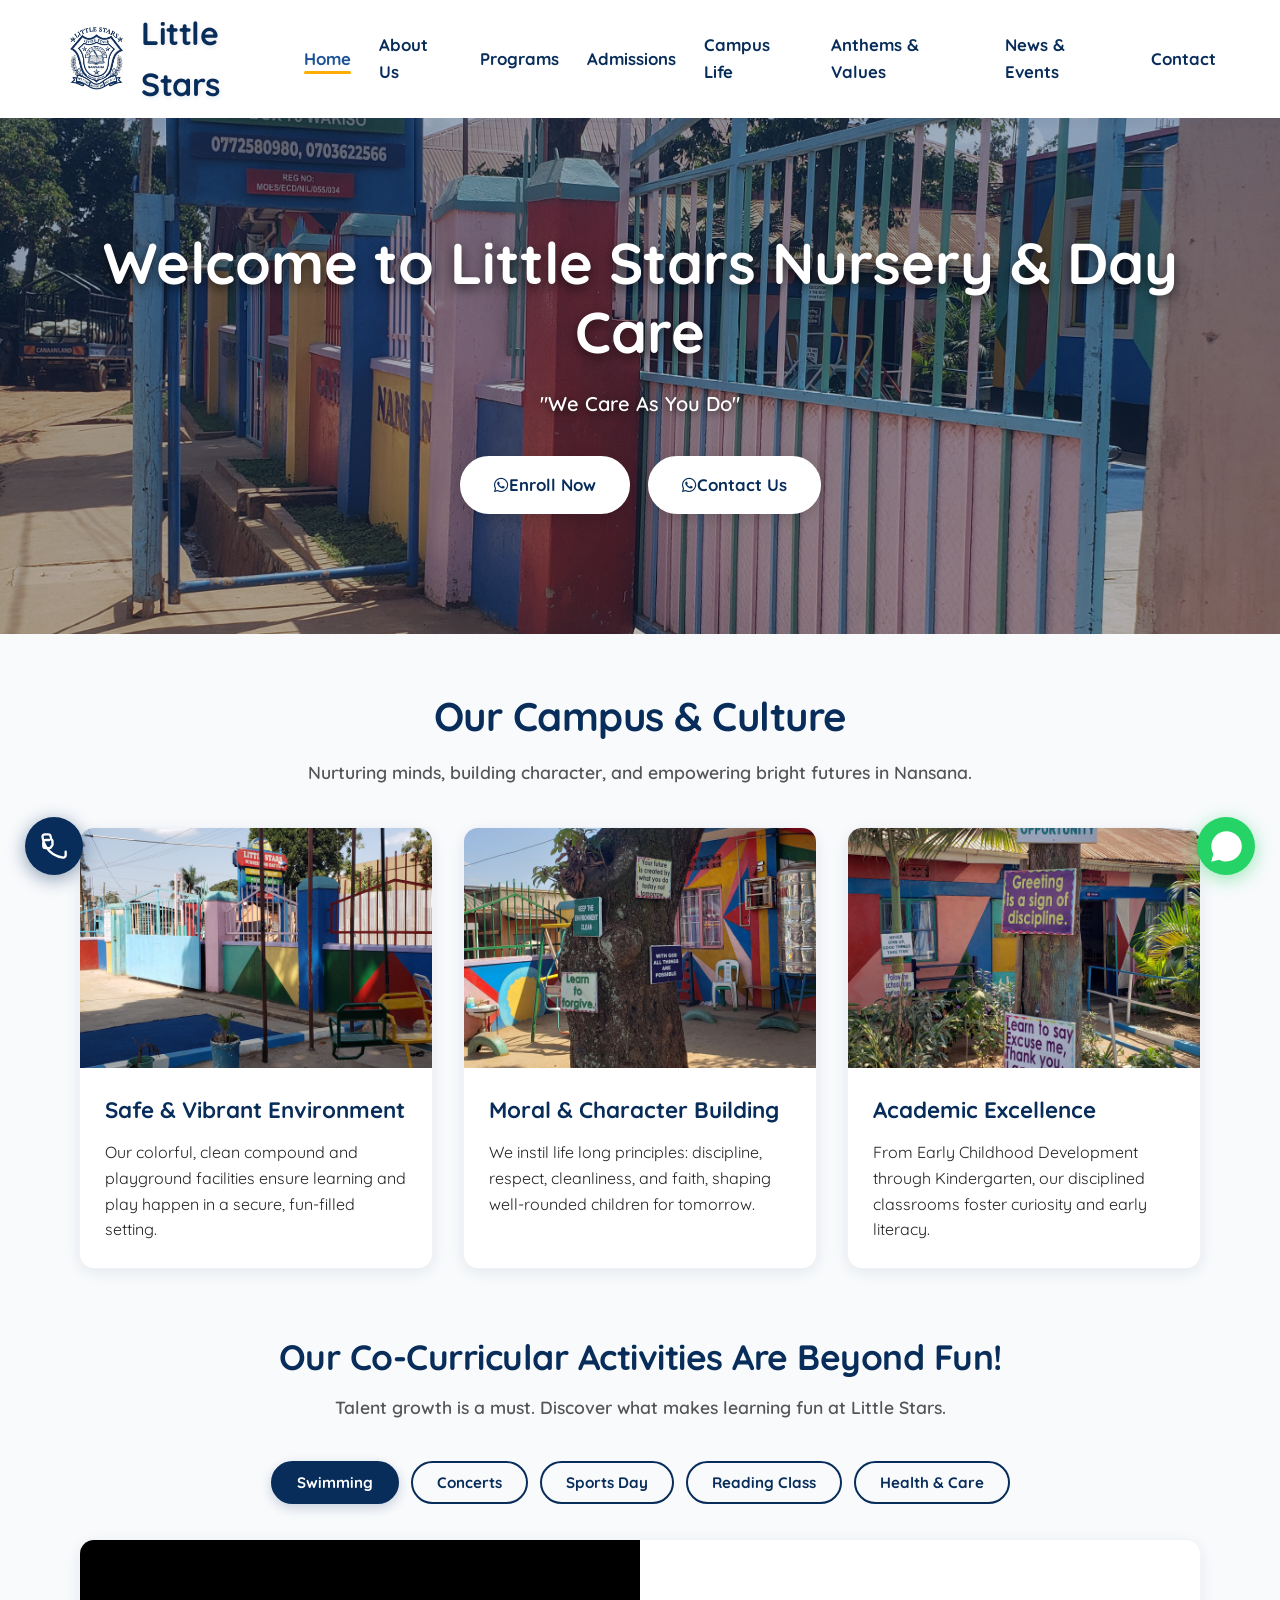
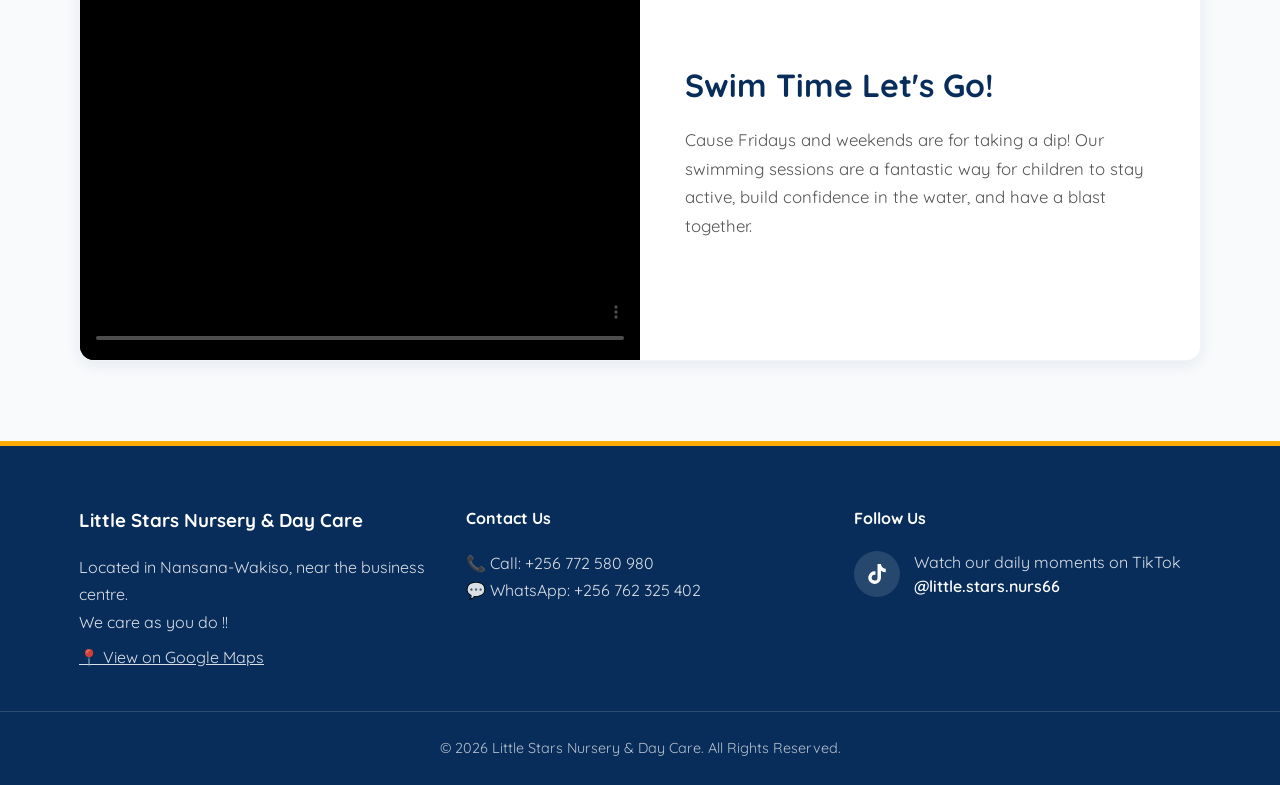
==== commit 6f30d541: "new update" ====
--- a/index.html
+++ b/index.html
@@ -4,6 +4,8 @@
     <meta charset="UTF-8">
     <meta name="viewport" content="width=device-width, initial-scale=1.0">
     <title>Little Stars Nursery & Day Care | Nansana</title>
+    <meta name="description" content="Loving day care, nursery, and primary education in Nansana, Wakiso for children aged 1-6. Visit Little Stars Nursery & Day Care today.">
+    <link rel="canonical" href="https://littlestarsnd.com/">
     
     <!-- Preloading fonts -->
     <link rel="preconnect" href="https://fonts.googleapis.com">
@@ -15,6 +17,54 @@
 
     <!-- Link to single stylesheet -->
     <link rel="stylesheet" href="style.css">
+
+    <!-- Local Business Structured Data -->
+    <script type="application/ld+json">
+    {
+        "@context": "https://schema.org",
+        "@type": ["ChildCare", "School"],
+        "name": "Little Stars Nursery & Day Care",
+        "alternateName": "Little Stars Nursery and Daycare Nansana",
+        "description": "Little Stars Nursery & Day Care offers loving day care, nursery, and primary education in Nansana, Wakiso, Uganda for children aged 1 to 6 years.",
+        "url": "https://littlestarsnd.com/",
+        "logo": "https://littlestarsnd.com/assets/logo.png",
+        "image": "https://littlestarsnd.com/assets/logo.png",
+        "telephone": ["+256772580980", "+256762325402"],
+        "email": "littlestarsnurseryanddaycare@gmail.com",
+        "address": {
+            "@type": "PostalAddress",
+            "streetAddress": "Nansana-Wakiso, near the Business Centre",
+            "addressLocality": "Nansana",
+            "addressRegion": "Wakiso",
+            "postalCode": "P.O. Box 78",
+            "addressCountry": "UG"
+        },
+        "geo": {
+            "@type": "GeoCoordinates",
+            "latitude": 0.3612,
+            "longitude": 32.5295
+        },
+        "hasMap": "https://maps.app.goo.gl/AvHJs4MyYUoxHnjm9",
+        "openingHoursSpecification": [
+            {
+                "@type": "OpeningHoursSpecification",
+                "dayOfWeek": ["Monday", "Tuesday", "Wednesday", "Thursday", "Friday"],
+                "opens": "07:00",
+                "closes": "17:30"
+            },
+            {
+                "@type": "OpeningHoursSpecification",
+                "dayOfWeek": "Saturday",
+                "opens": "08:00",
+                "closes": "13:00"
+            }
+        ],
+        "sameAs": [
+            "https://www.tiktok.com/@little.stars.nurs66"
+        ]
+    }
+    </script>
+
 </head>
 <body>
 
@@ -32,9 +82,11 @@
                     <li><a href="index.html" class="active">Home</a></li>
                     <li><a href="about.html">About Us</a></li>
                     <li><a href="programs.html">Programs</a></li>
+                    <li><a href="admissions.html">Admissions</a></li>
+                    <li><a href="campus-life.html">Campus Life</a></li>
                     <li><a href="anthems.html">Anthems & Values</a></li>
+                    <li><a href="news.html">News & Events</a></li>
                     <li><a href="contact.html">Contact</a></li>
-                    <li><a href="admissions.html">Admissions</a></li>
                 </ul>
             </nav>
             <button class="mobile-menu-btn" aria-label="Toggle Navigation Menu">
@@ -45,15 +97,15 @@
 
     <main>
         <!-- Hero Section (Entrance Showcase using Main Gate photo directly) -->
-        <section class="hero-section" style="background: linear-gradient(rgba(8, 45, 90, 0.65), rgba(8, 45, 90, 0.65)), url('assets/20260831_141308.jpg') center/cover no-repeat;">
+        <section class="hero-section" style="background: linear-gradient(rgba(8, 45, 90, 0.4), rgba(8, 45, 90, 0.3)), url('assets/20260831_141308.jpg') center/cover no-repeat;">
             <div class="container hero-content">
                 <h1>Welcome to Little Stars Nursery & Day Care</h1>
                 <p>"We Care As You Do"</p>
                 <div class="hero-buttons">
-                    <a href="https://wa.me/256772580980?text=Hello%2C%20I%20would%20like%20to%20inquire%20about%20enrolling%20my%20child%20at%20Little%20Stars%20Nursery." target="_blank" rel="noopener noreferrer" class="btn primary-btn">
+                    <a href="https://wa.me/256762325402?text=Hello%2C%20I%20would%20like%20to%20inquire%20about%20enrolling%20my%20child%20at%20Little%20Stars%20Nursery." target="_blank" rel="noopener noreferrer" class="btn primary-btn">
                         <i class="fa-brands fa-whatsapp"></i> Enroll Now
                     </a>
-                    <a href="https://wa.me/256772580980?text=Hello%2C%20I%20have%20a%20general%20inquiry%20regarding%20Little%20Stars%20Nursery%20%26%20Day%20Care." target="_blank" rel="noopener noreferrer" class="btn primary-btn">
+                    <a href="https://wa.me/256762325402?text=Hello%2C%20I%20have%20a%20general%20inquiry%20regarding%20Little%20Stars%20Nursery%20%26%20Day%20Care." target="_blank" rel="noopener noreferrer" class="btn primary-btn">
                         <i class="fa-brands fa-whatsapp"></i> Contact Us
                     </a>
                 </div>
@@ -110,10 +162,9 @@
                 <div class="tab-content-area">
                     <!-- Swimming Tab -->
                     <div class="tab-content active" id="swimming">
-                       <div class="tiktok-locked-container">
-                            <iframe src="https://www.tiktok.com/embed/v2/7661255869501279495" allow="encrypted-media;" loading="lazy"></iframe>
-                            <div class="interaction-shield"></div>
-                        </div>
+                        <video controls preload="metadata" poster="assets/videos/f5211f5da39616109aec1d5b9ce67208.jpg">
+                            <source src="assets/videos/f5211f5da39616109aec1d5b9ce67208.mp4" type="video/mp4">
+                        </video>
                          <div class="tab-text">
                              <h3>Swim Time Let's Go!</h3>
                              <p>Cause Fridays and weekends are for taking a dip! Our swimming sessions are a fantastic way for children to stay active, build confidence in the water, and have a blast together.</p>
@@ -122,7 +173,9 @@
 
                     <!-- Concerts & Culture Tab -->
                     <div class="tab-content" id="concerts">
-                        <img src="assets/20260831_144312.jpg" alt="Children performing at a concert" loading="lazy">
+                        <video controls preload="metadata" poster="assets/videos/e3cbdcfc602e86e8f2b40c14217b4cbb.jpg">
+                            <source src="assets/videos/e3cbdcfc602e86e8f2b40c14217b4cbb.mp4" type="video/mp4">
+                        </video>
                         <div class="tab-text">
                              <h3>Concerts & Cultural Days</h3>
                              <p>Today is the day of joy and celebration! One of the best things that can happen to your child is the discovery of their talent. At Little Stars, this is a high priority.</p>
@@ -131,7 +184,9 @@
 
                     <!-- Sports Day Tab -->
                     <div class="tab-content" id="sports">
-                        <img src="assets/20260831_141352.jpg" alt="Children at sports day" loading="lazy">
+                        <video controls preload="metadata" poster="assets/videos/46ff0686c801c3549a1ad5babf60555e.jpg">
+                            <source src="assets/videos/46ff0686c801c3549a1ad5babf60555e.mp4" type="video/mp4">
+                        </video>
                         <div class="tab-text">
                              <h3>Sports Day</h3>
                              <p>Sports Day at Little Stars is always a blast! It's a wonderful opportunity for our little ones to mingle in fun physical activities and for parents to join in on the action.</p>
@@ -140,7 +195,9 @@
 
                     <!-- Reading Class Tab -->
                     <div class="tab-content" id="reading">
-                        <img src="assets/20260831_144330.jpg" alt="Children reading in class" loading="lazy">
+                        <video controls preload="metadata" poster="assets/videos/5ece1d03bab500ce30979943f9bb5b52.jpg">
+                            <source src="assets/videos/5ece1d03bab500ce30979943f9bb5b52.mp4" type="video/mp4">
+                        </video>
                         <div class="tab-text">
                              <h3>Reading Class</h3>
                              <p>Mondays are beautiful here at our school with the best teachers. Never a dull day in learning! We foster a love for reading and curiosity in every child.</p>
@@ -169,12 +226,23 @@
             <div class="footer-info">
                 <h3>Little Stars Nursery & Day Care</h3>
                 <p>Located in Nansana-Wakiso, near the business centre.<br>We care as you do !!</p>
+                <p style="margin-top: 8px;"><a href="https://maps.app.goo.gl/AvHJs4MyYUoxHnjm9" target="_blank" rel="noopener noreferrer" style="color: inherit; text-decoration: underline;">📍 View on Google Maps</a></p>
             </div>
             <div class="footer-contact">
                 <h4>Contact Us</h4>
-                <p>Call / WhatsApp:</p>
-                <p>+256 772 580 980</p> 
-                <p>+256 762 325 402</p>
+                <p>📞 Call: <a href="tel:+256772580980" style="color: inherit;">+256 772 580 980</a></p>
+                <p>💬 WhatsApp: <a href="https://wa.me/256762325402" target="_blank" rel="noopener noreferrer" style="color: inherit;">+256 762 325 402</a></p>
+            </div>
+            <div class="footer-social">
+                <h4>Follow Us</h4>
+                <div class="social-icons">
+                    <a href="https://www.tiktok.com/@little.stars.nurs66" target="_blank" rel="noopener noreferrer" class="social-icon-link" aria-label="Follow Little Stars Nursery & Day Care on TikTok">
+                        <svg xmlns="http://www.w3.org/2000/svg" viewBox="0 0 448 512" width="20" height="20" fill="currentColor">
+                            <path d="M448,209.91a210.06,210.06,0,0,1-122.77-39.25V349.38A162.55,162.55,0,1,1,185,188.31V278.2a74.62,74.62,0,1,0,52.23,71.18V0l88,0a121.18,121.18,0,0,0,1.86,22.17h0A122.18,122.18,0,0,0,381,102.39a121.43,121.43,0,0,0,67,20.14Z"></path>
+                        </svg>
+                    </a>
+                    <p class="social-handle">Watch our daily moments on TikTok<br><a href="https://www.tiktok.com/@little.stars.nurs66" target="_blank" rel="noopener noreferrer">@little.stars.nurs66</a></p>
+                </div>
             </div>
         </div>
         <div class="footer-bottom">
@@ -190,7 +258,7 @@
     </a>
 
     <!-- Floating WhatsApp CTA -->
-    <a href="https://wa.me/256772580980?text=Hello%2C%20I%20have%20an%20inquiry%20regarding%20Little%20Stars%20Nursery%20%26%20Day%20Care." class="floating-whatsapp" target="_blank" rel="noopener noreferrer" aria-label="Chat on WhatsApp">
+    <a href="https://wa.me/256762325402?text=Hello%2C%20I%20have%20an%20inquiry%20regarding%20Little%20Stars%20Nursery%20%26%20Day%20Care." class="floating-whatsapp" target="_blank" rel="noopener noreferrer" aria-label="Chat on WhatsApp">
         <svg xmlns="http://www.w3.org/2000/svg" viewBox="0 0 448 512" width="35" height="35" fill="#ffffff">
             <path d="M380.9 97.1C339 55.1 283.2 32 223.9 32c-122.4 0-222 99.6-222 222 0 39.1 10.2 77.3 29.6 111L0 480l117.7-30.9c32.4 17.7 68.9 27 106.1 27h.1c122.3 0 224.1-99.6 224.1-222 0-59.3-24.3-115.5-63.1-154.3z"></path>
         </svg>
--- a/style.css
+++ b/style.css
@@ -37,6 +37,7 @@
     background-color: var(--bg-light);
     position: relative; 
     min-height: 100vh;
+    overflow-x: hidden;
     -webkit-font-smoothing: antialiased;
     -moz-osx-font-smoothing: grayscale;
 }
@@ -255,7 +256,7 @@
    Hero Section 
    ========================================================================== */
 .hero-section {
-    background: linear-gradient(rgba(8, 45, 90, 0.55), rgba(28, 82, 150, 0.55)), url('assets/1ec0d204-5974-47c2-bbf3-a21944ba8c50.jpg') center/cover no-repeat;
+    background: linear-gradient(rgba(8, 45, 90, 0.32), rgba(28, 82, 150, 0.28)), url('assets/1ec0d204-5974-47c2-bbf3-a21944ba8c50.jpg') center/cover no-repeat;
     color: var(--white);
     text-align: center;
     padding: 110px 20px 120px;
@@ -347,6 +348,8 @@
     font-size: 3rem;
     font-weight: 800;
     margin-bottom: 10px;
+    word-wrap: break-word;
+    overflow-wrap: break-word;
 }
 
 .page-header p {
@@ -354,6 +357,23 @@
     opacity: 0.9;
     max-width: 600px;
     margin: 0 auto;
+}
+
+/* Photo-background inner banners (About, Anthems, Campus Life) */
+.page-banner {
+    color: var(--white);
+}
+
+.page-banner h1 {
+    color: var(--white);
+    text-shadow: 0 3px 10px rgba(0, 0, 0, 0.55);
+    word-wrap: break-word;
+    overflow-wrap: break-word;
+}
+
+.page-banner p {
+    color: var(--white);
+    text-shadow: 0 2px 6px rgba(0, 0, 0, 0.5);
 }
 
 /* ==========================================================================
@@ -440,7 +460,7 @@
 }
 
 /* ==========================================================================
-   Video Grid (TikTok Embed Cards)
+   Video Grid (School Highlight Clips)
    ========================================================================== */
 .video-grid {
     display: flex; 
@@ -485,6 +505,21 @@
     border: none;
 }
 
+.video-wrapper video {
+    position: absolute;
+    top: 0;
+    left: 0;
+    width: 100%;
+    height: 100%;
+    object-fit: cover;
+    background: #000;
+}
+
+/* Landscape clips (e.g. stage/wide shots) get a shorter 16:9 box instead of the tall 9:16 default */
+.video-wrapper.landscape {
+    padding-top: 56.25%;
+}
+
 .video-caption {
     padding: 20px;
 }
@@ -553,39 +588,12 @@
     animation: fadeIn 0.4s ease-in-out;
 }
 
-.tab-content img {
+.tab-content img,
+.tab-content video {
     width: 50%;
     min-height: 420px;
     object-fit: cover;
-}
-
-/* TikTok Tab Frame Lock */
-.tiktok-locked-container {
-    position: relative;
-    width: 100%;
-    max-width: 325px;
-    height: 520px; 
-    overflow: hidden;
-    border-radius: var(--radius-md);
-    margin: 25px auto; 
-    box-shadow: 0 4px 15px rgba(8, 45, 90, 0.12); 
-}
-
-.tiktok-locked-container iframe {
-    width: 100%;
-    height: 700px;
-    border: none;
-}
-
-.interaction-shield {
-    position: absolute;
-    bottom: 0;
-    left: 0;
-    width: 100%;
-    height: 25%;
-    z-index: 10;
-    background: transparent;
-    pointer-events: none; 
+    background: #000;
 }
 
 .tab-text {
@@ -689,6 +697,52 @@
 .footer-contact p {
     color: rgba(255, 255, 255, 0.85);
     line-height: 1.7;
+}
+
+.footer-social h4 {
+    margin-bottom: 18px;
+    color: var(--white);
+    font-weight: 800;
+}
+
+.social-icons {
+    display: flex;
+    align-items: center;
+    gap: 14px;
+}
+
+.social-icon-link {
+    display: flex;
+    align-items: center;
+    justify-content: center;
+    width: 46px;
+    height: 46px;
+    border-radius: 50%;
+    background: rgba(255, 255, 255, 0.12);
+    color: var(--white);
+    transition: var(--transition);
+    flex-shrink: 0;
+}
+
+.social-icon-link:hover {
+    background: var(--fun-accent);
+    color: var(--primary-blue);
+    transform: translateY(-3px);
+}
+
+.social-handle {
+    color: rgba(255, 255, 255, 0.85);
+    line-height: 1.5;
+}
+
+.social-handle a {
+    color: var(--white);
+    font-weight: 600;
+    text-decoration: none;
+}
+
+.social-handle a:hover {
+    text-decoration: underline;
 }
 
 .footer-bottom {
@@ -746,6 +800,14 @@
 @media (max-width: 992px) {
     .about-grid {
         grid-template-columns: 1fr;
+    }
+
+    .nav-links {
+        gap: 16px;
+    }
+
+    .nav-links a {
+        font-size: 0.95rem;
     }
 }
 
@@ -805,6 +867,27 @@
     .hero-content p {
         font-size: 1.05rem;
     }
+
+    /* Inner Page Header/Banner Titles */
+    .page-header {
+        padding: 50px 20px;
+    }
+
+    .page-header h1 {
+        font-size: 2rem;
+    }
+
+    .page-header p {
+        font-size: 1rem;
+    }
+
+    .page-banner h1 {
+        font-size: 1.9rem !important;
+    }
+
+    .page-banner p {
+        font-size: 1rem !important;
+    }
     
     .hero-buttons {
         flex-direction: column;
@@ -817,20 +900,38 @@
     }
 
     /* Tabs Responsive Adjustments */
+    .tab-buttons {
+        flex-wrap: nowrap;
+        justify-content: flex-start;
+        overflow-x: auto;
+        -webkit-overflow-scrolling: touch;
+        scroll-snap-type: x mandatory;
+        gap: 10px;
+        padding: 4px 4px 12px;
+        margin-bottom: 25px;
+        scrollbar-width: none;
+    }
+
+    .tab-buttons::-webkit-scrollbar {
+        display: none;
+    }
+
+    .tab-btn {
+        flex-shrink: 0;
+        scroll-snap-align: start;
+        padding: 9px 20px;
+        font-size: 0.88rem;
+        white-space: nowrap;
+    }
+
     .tab-content.active {
         flex-direction: column;
     }
 
-    .tab-content img {
+    .tab-content img,
+    .tab-content video {
         width: 100%;
         min-height: 260px; 
-    }
-
-    .tiktok-locked-container {
-        width: 100% !important; 
-        max-width: 320px !important; 
-        height: 480px !important; 
-        margin: 20px auto 0 !important; 
     }
 
     .tab-text {
